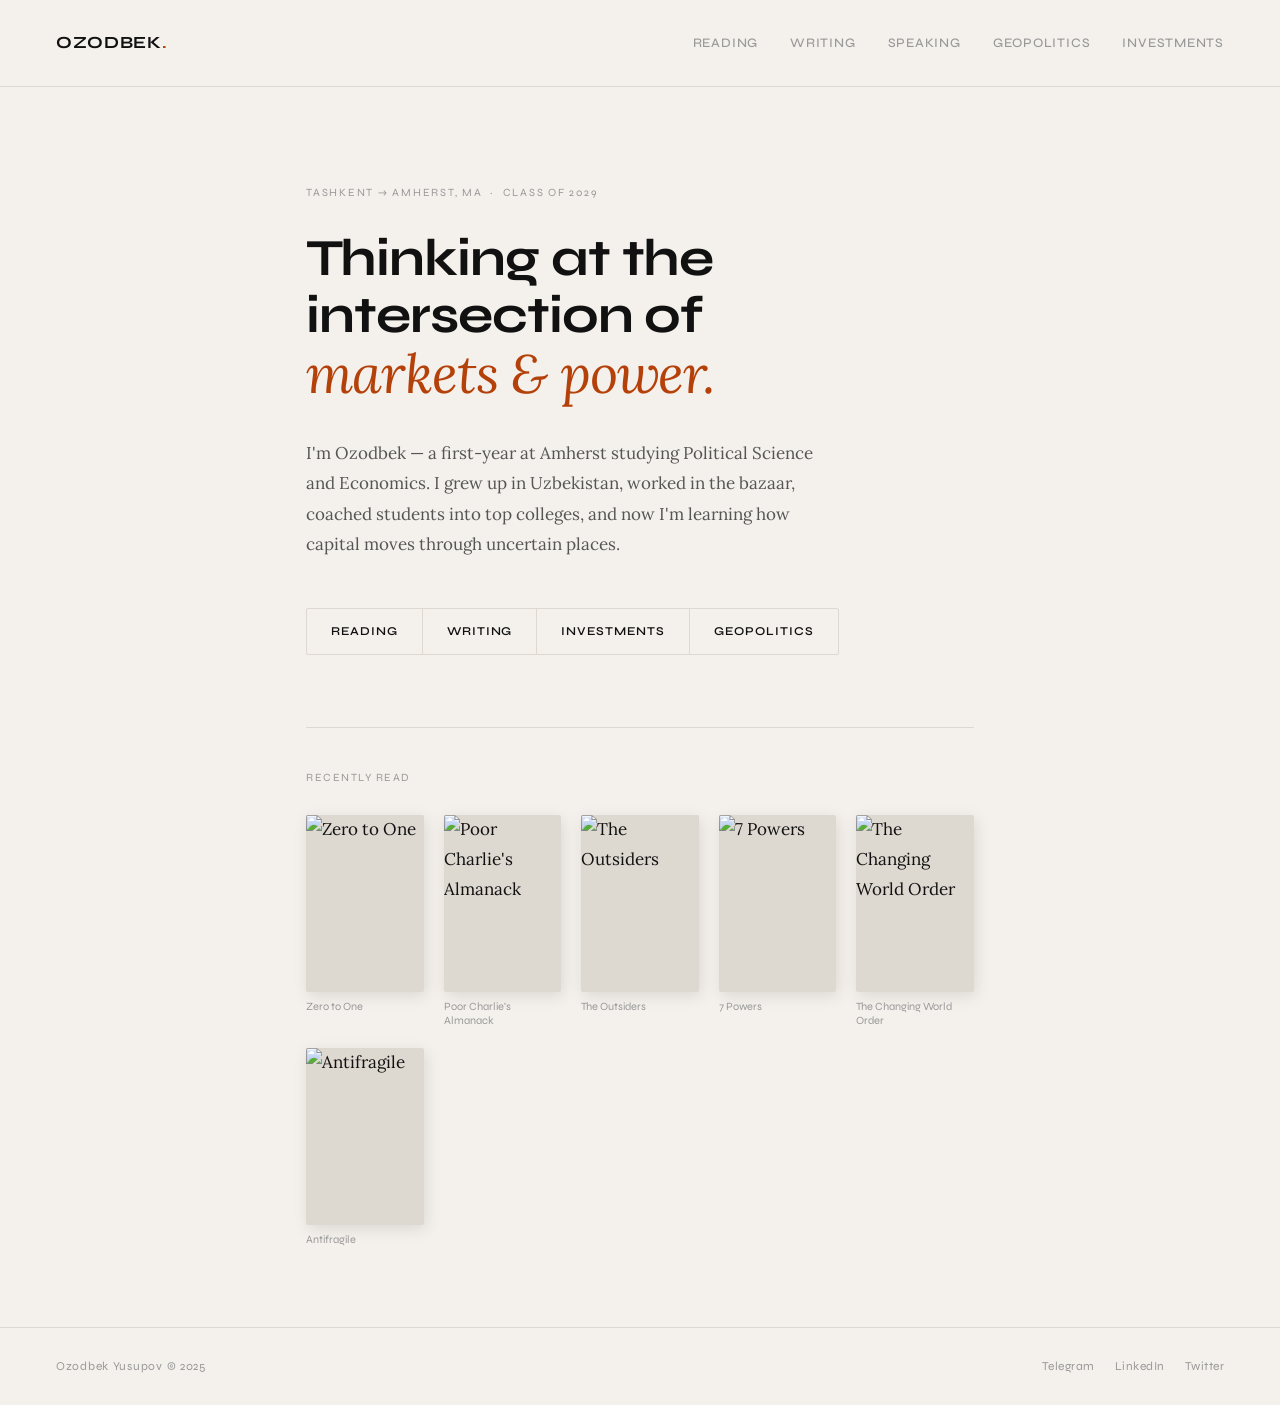
==== index.html @ 3f222ece "Add files via upload" ====
<!DOCTYPE html>
<html lang="en">
<head>
  <meta charset="UTF-8" />
  <meta name="viewport" content="width=device-width, initial-scale=1.0" />
  <title>Ozodbek Yusupov</title>
  <link href="https://fonts.googleapis.com/css2?family=Syne:wght@400;500;600;700&family=Lora:ital,wght@0,400;1,400&display=swap" rel="stylesheet" />
  <style>
    *, *::before, *::after { box-sizing: border-box; margin: 0; padding: 0; }

    :root {
      --bg: #f4f1ec;
      --text: #111;
      --muted: #999;
      --accent: #b5410a;
      --border: #ddd8d0;
    }

    html { scroll-behavior: smooth; }

    body {
      background: var(--bg);
      color: var(--text);
      font-family: 'Lora', Georgia, serif;
      font-size: 17px;
      line-height: 1.75;
    }

    /* HEADER */
    header {
      display: flex;
      align-items: center;
      justify-content: space-between;
      padding: 28px 56px;
      border-bottom: 1px solid var(--border);
      position: sticky;
      top: 0;
      background: var(--bg);
      z-index: 10;
    }

    .logo {
      font-family: 'Syne', sans-serif;
      font-weight: 700;
      font-size: 17px;
      letter-spacing: 0.04em;
      text-transform: uppercase;
      color: var(--text);
      cursor: pointer;
      text-decoration: none;
    }

    .logo span { color: var(--accent); }

    nav { display: flex; gap: 32px; align-items: center; }

    nav a {
      font-family: 'Syne', sans-serif;
      font-size: 13px;
      font-weight: 500;
      letter-spacing: 0.06em;
      text-transform: uppercase;
      color: var(--muted);
      text-decoration: none;
      transition: color 0.15s;
      cursor: pointer;
    }

    nav a:hover { color: var(--text); }
    nav a.active { color: var(--accent); }

    /* SECTIONS */
    section { display: none; }
    section.active { display: block; }

    /* HOME */
    .home-wrap {
      max-width: 780px;
      margin: 0 auto;
      padding: 96px 56px 80px;
    }

    .home-tag {
      font-family: 'Syne', sans-serif;
      font-size: 11px;
      letter-spacing: 0.16em;
      text-transform: uppercase;
      color: var(--muted);
      margin-bottom: 28px;
    }

    .home-headline {
      font-family: 'Syne', sans-serif;
      font-size: 52px;
      font-weight: 700;
      line-height: 1.1;
      letter-spacing: -0.02em;
      margin-bottom: 32px;
    }

    .home-headline em {
      font-family: 'Lora', serif;
      font-style: italic;
      font-weight: 400;
      color: var(--accent);
      font-size: 54px;
    }

    .home-bio {
      font-size: 17px;
      color: #555;
      max-width: 520px;
      margin-bottom: 48px;
      line-height: 1.8;
    }

    .home-actions {
      display: flex;
      gap: 0;
      border: 1px solid var(--border);
      border-radius: 2px;
      overflow: hidden;
      width: fit-content;
    }

    .home-actions a {
      font-family: 'Syne', sans-serif;
      font-size: 12px;
      font-weight: 600;
      letter-spacing: 0.08em;
      text-transform: uppercase;
      color: var(--text);
      text-decoration: none;
      padding: 12px 24px;
      border-right: 1px solid var(--border);
      transition: background 0.15s, color 0.15s;
      cursor: pointer;
    }

    .home-actions a:last-child { border-right: none; }
    .home-actions a:hover { background: var(--text); color: var(--bg); }

    .home-divider {
      border: none;
      border-top: 1px solid var(--border);
      margin: 72px 0 40px;
    }

    .home-sub {
      font-family: 'Syne', sans-serif;
      font-size: 11px;
      letter-spacing: 0.14em;
      text-transform: uppercase;
      color: var(--muted);
      margin-bottom: 28px;
    }

    /* BOOK GRID */
    .book-grid {
      display: grid;
      grid-template-columns: repeat(auto-fill, minmax(108px, 1fr));
      gap: 20px;
    }

    .book-card { cursor: pointer; text-decoration: none; color: inherit; }

    .book-cover {
      width: 100%;
      aspect-ratio: 2/3;
      object-fit: cover;
      border-radius: 2px;
      display: block;
      background: var(--border);
      box-shadow: 2px 4px 16px rgba(0,0,0,0.10);
      transition: transform 0.2s, box-shadow 0.2s;
    }

    .book-card:hover .book-cover {
      transform: translateY(-3px) rotate(-0.5deg);
      box-shadow: 4px 8px 24px rgba(0,0,0,0.14);
    }

    .book-title-sm {
      font-family: 'Syne', sans-serif;
      font-size: 11px;
      margin-top: 8px;
      line-height: 1.3;
      color: var(--muted);
    }

    /* PAGE HEADER */
    .page-wrap {
      max-width: 780px;
      margin: 0 auto;
      padding: 72px 56px 100px;
    }

    .page-header {
      display: flex;
      align-items: baseline;
      gap: 20px;
      margin-bottom: 56px;
      padding-bottom: 24px;
      border-bottom: 1px solid var(--border);
    }

    .page-title {
      font-family: 'Syne', sans-serif;
      font-size: 36px;
      font-weight: 700;
      letter-spacing: -0.02em;
    }

    .page-count {
      font-family: 'Syne', sans-serif;
      font-size: 12px;
      color: var(--muted);
      letter-spacing: 0.06em;
    }

    /* WRITING */
    .writing-list { display: flex; flex-direction: column; }

    .writing-row {
      display: grid;
      grid-template-columns: 1fr 120px;
      align-items: center;
      gap: 16px;
      padding: 22px 0;
      border-bottom: 1px solid var(--border);
      text-decoration: none;
      color: inherit;
      cursor: pointer;
    }

    .writing-row:hover .wr-title { color: var(--accent); }

    .wr-title {
      font-family: 'Lora', serif;
      font-size: 19px;
      line-height: 1.35;
      transition: color 0.15s;
    }

    .wr-tag {
      font-family: 'Syne', sans-serif;
      font-size: 10px;
      letter-spacing: 0.1em;
      text-transform: uppercase;
      color: var(--muted);
      margin-top: 5px;
    }

    .wr-date {
      font-family: 'Syne', sans-serif;
      font-size: 11px;
      color: var(--muted);
      text-align: right;
    }

    /* SPEAKING */
    .speaking-list { display: flex; flex-direction: column; gap: 48px; }

    .speaking-row {
      display: grid;
      grid-template-columns: 100px 1fr;
      gap: 32px;
    }

    .sp-year {
      font-family: 'Syne', sans-serif;
      font-size: 11px;
      letter-spacing: 0.1em;
      color: var(--muted);
      padding-top: 3px;
    }

    .sp-title {
      font-family: 'Syne', sans-serif;
      font-size: 18px;
      font-weight: 600;
      margin-bottom: 6px;
    }

    .sp-desc { font-size: 15px; color: #666; }

    /* GEOPOLITICS / INVESTMENTS */
    .topic-grid { display: flex; flex-direction: column; gap: 0; }

    .topic-row {
      padding: 32px 0;
      border-bottom: 1px solid var(--border);
    }

    .topic-row:first-child { border-top: 1px solid var(--border); }

    .tr-label {
      font-family: 'Syne', sans-serif;
      font-size: 10px;
      font-weight: 600;
      letter-spacing: 0.14em;
      text-transform: uppercase;
      color: var(--accent);
      margin-bottom: 8px;
    }

    .tr-title {
      font-family: 'Syne', sans-serif;
      font-size: 22px;
      font-weight: 700;
      letter-spacing: -0.01em;
      margin-bottom: 12px;
    }

    .tr-body {
      font-size: 16px;
      color: #555;
      max-width: 580px;
      line-height: 1.75;
    }

    /* FOOTER */
    footer {
      border-top: 1px solid var(--border);
      padding: 28px 56px;
      display: flex;
      justify-content: space-between;
      align-items: center;
    }

    .footer-name {
      font-family: 'Syne', sans-serif;
      font-size: 12px;
      letter-spacing: 0.06em;
      color: var(--muted);
    }

    .footer-links { display: flex; gap: 20px; }

    .footer-links a {
      font-family: 'Syne', sans-serif;
      font-size: 12px;
      color: var(--muted);
      text-decoration: none;
      letter-spacing: 0.04em;
      transition: color 0.15s;
    }

    .footer-links a:hover { color: var(--text); }

    /* MOBILE */
    @media (max-width: 640px) {
      header { padding: 20px 24px; flex-wrap: wrap; gap: 16px; }
      nav { gap: 16px; flex-wrap: wrap; }
      .home-wrap, .page-wrap { padding: 48px 24px 64px; }
      .home-headline { font-size: 36px; }
      .home-headline em { font-size: 38px; }
      .speaking-row { grid-template-columns: 1fr; gap: 4px; }
      footer { padding: 24px; flex-direction: column; gap: 12px; text-align: center; }
    }
  </style>
</head>
<body>

<header>
  <a class="logo" onclick="showSection('home')">Ozodbek<span>.</span></a>
  <nav>
    <a onclick="showSection('reading')"  id="nav-reading">Reading</a>
    <a onclick="showSection('writing')"  id="nav-writing">Writing</a>
    <a onclick="showSection('speaking')" id="nav-speaking">Speaking</a>
    <a onclick="showSection('geo')"      id="nav-geo">Geopolitics</a>
    <a onclick="showSection('invest')"   id="nav-invest">Investments</a>
  </nav>
</header>

<!-- HOME -->
<section id="home" class="active">
  <div class="home-wrap">
    <div class="home-tag">Tashkent → Amherst, MA &nbsp;·&nbsp; Class of 2029</div>
    <h1 class="home-headline">
      Thinking at the<br>
      intersection of<br>
      <em>markets &amp; power.</em>
    </h1>
    <p class="home-bio">
      I'm Ozodbek — a first-year at Amherst studying Political Science and Economics.
      I grew up in Uzbekistan, worked in the bazaar, coached students into top colleges,
      and now I'm learning how capital moves through uncertain places.
    </p>
    <div class="home-actions">
      <a onclick="showSection('reading')">Reading</a>
      <a onclick="showSection('writing')">Writing</a>
      <a onclick="showSection('invest')">Investments</a>
      <a onclick="showSection('geo')">Geopolitics</a>
    </div>
    <hr class="home-divider" />
    <div class="home-sub">Recently read</div>
    <div class="book-grid" id="home-books"></div>
  </div>
</section>

<!-- READING -->
<section id="reading">
  <div class="page-wrap">
    <div class="page-header">
      <div class="page-title">Reading</div>
      <div class="page-count" id="book-count"></div>
    </div>
    <div class="book-grid" id="reading-books"></div>
  </div>
</section>

<!-- WRITING -->
<section id="writing">
  <div class="page-wrap">
    <div class="page-header">
      <div class="page-title">Writing</div>
    </div>
    <div class="writing-list">
      <div class="writing-row">
        <div>
          <div class="wr-title">What the bazaar taught me about negotiation</div>
          <div class="wr-tag">Personal</div>
        </div>
        <div class="wr-date">Mar 2025</div>
      </div>
      <div class="writing-row">
        <div>
          <div class="wr-title">Why Central Asia is the next frontier for private capital</div>
          <div class="wr-tag">Investments</div>
        </div>
        <div class="wr-date">Feb 2025</div>
      </div>
      <div class="writing-row">
        <div>
          <div class="wr-title">On being an international student at an American college</div>
          <div class="wr-tag">Personal</div>
        </div>
        <div class="wr-date">Jan 2025</div>
      </div>
      <div class="writing-row">
        <div>
          <div class="wr-title">Political risk as an asset class</div>
          <div class="wr-tag">Geopolitics</div>
        </div>
        <div class="wr-date">Dec 2024</div>
      </div>
      <div class="writing-row">
        <div>
          <div class="wr-title">The compound effect: one year of consistent work</div>
          <div class="wr-tag">Personal</div>
        </div>
        <div class="wr-date">Nov 2024</div>
      </div>
    </div>
  </div>
</section>

<!-- SPEAKING -->
<section id="speaking">
  <div class="page-wrap">
    <div class="page-header">
      <div class="page-title">Speaking</div>
    </div>
    <div class="speaking-list">
      <div class="speaking-row">
        <div class="sp-year">Apr 2025</div>
        <div>
          <div class="sp-title">Global Culture Fair — Uzbekistan</div>
          <div class="sp-desc">Represented Uzbekistan at Amherst's annual culture fair. Organized the booth, prizes, and wrote a promotional post for 1,500+ Telegram subscribers.</div>
        </div>
      </div>
      <div class="speaking-row">
        <div class="sp-year">Mar 2025</div>
        <div>
          <div class="sp-title">Political Studies Debate</div>
          <div class="sp-desc">Argued the case for increased Western engagement in Central Asia. Judged by Amherst faculty.</div>
        </div>
      </div>
      <div class="speaking-row">
        <div class="sp-year">Jan 2025</div>
        <div>
          <div class="sp-title">College Admissions Talk — Tashkent</div>
          <div class="sp-desc">Spoke to high school students in Uzbekistan about navigating US admissions, financial aid, and life as an international student.</div>
        </div>
      </div>
    </div>
  </div>
</section>

<!-- GEOPOLITICS -->
<section id="geo">
  <div class="page-wrap">
    <div class="page-header">
      <div class="page-title">Geopolitics</div>
    </div>
    <div class="topic-grid">
      <div class="topic-row">
        <div class="tr-label">Focus Area</div>
        <div class="tr-title">Central Asia &amp; the New Silk Road</div>
        <div class="tr-body">The five Central Asian republics sit at the intersection of Russian, Chinese, and Western influence. I study how these competing pressures shape policy, trade routes, and investment climates across the region.</div>
      </div>
      <div class="topic-row">
        <div class="tr-label">Focus Area</div>
        <div class="tr-title">Political Risk Analysis</div>
        <div class="tr-body">How do investors price instability? I'm drawn to the tools — scenario analysis, regime mapping, sanctions tracking — that help capital allocators operate in frontier and emerging markets.</div>
      </div>
      <div class="topic-row">
        <div class="tr-label">Currently Reading</div>
        <div class="tr-title">The Changing World Order — Ray Dalio</div>
        <div class="tr-body">Dalio's framework for understanding how empires rise and fall through debt cycles and internal conflict. A useful lens for thinking about Uzbekistan's positioning in a multipolar world.</div>
      </div>
    </div>
  </div>
</section>

<!-- INVESTMENTS -->
<section id="invest">
  <div class="page-wrap">
    <div class="page-header">
      <div class="page-title">Investments</div>
    </div>
    <div class="topic-grid">
      <div class="topic-row">
        <div class="tr-label">Focus</div>
        <div class="tr-title">Emerging Market Equities</div>
        <div class="tr-body">I study businesses in markets where public information is thin and local knowledge matters. My interest is in companies with durable competitive advantages in fast-growing, under-researched regions.</div>
      </div>
      <div class="topic-row">
        <div class="tr-label">Framework</div>
        <div class="tr-title">Value Investing with a Geopolitical Lens</div>
        <div class="tr-body">Munger and Buffett's mental models applied to markets where political risk and currency volatility change the math. I'm learning to price what most analysts ignore.</div>
      </div>
      <div class="topic-row">
        <div class="tr-label">Currently Reading</div>
        <div class="tr-title">One Up on Wall Street — Peter Lynch</div>
        <div class="tr-body">Lynch's argument that individual investors spot consumer trends before professionals. I apply this to patterns I observe living between two very different economies.</div>
      </div>
    </div>
  </div>
</section>

<footer>
  <div class="footer-name">Ozodbek Yusupov &copy; 2025</div>
  <div class="footer-links">
    <a href="#">Telegram</a>
    <a href="#">LinkedIn</a>
    <a href="#">Twitter</a>
  </div>
</footer>

<script>
  const books = [
    { title: "Zero to One", cover: "https://m.media-amazon.com/images/I/51zGCdRQXOL._AC_UF894,1000_QL80_.jpg" },
    { title: "Poor Charlie's Almanack", cover: "https://m.media-amazon.com/images/I/81vgkcr86iL._AC_UF1000,1000_QL80_.jpg" },
    { title: "The Outsiders", cover: "https://m.media-amazon.com/images/I/61Cth988JcL._AC_UF1000,1000_QL80_.jpg" },
    { title: "7 Powers", cover: "https://m.media-amazon.com/images/I/61ZScoZzPLL._AC_UF1000,1000_QL80_.jpg" },
    { title: "The Changing World Order", cover: "https://m.media-amazon.com/images/I/41c7pa262UL._SX327_BO1,204,203,200_.jpg" },
    { title: "Antifragile", cover: "https://m.media-amazon.com/images/I/61cmwTmON3L._AC_UF1000,1000_QL80_.jpg" },
    { title: "One Up on Wall Street", cover: "https://m.media-amazon.com/images/I/71Ku4UmSM3L._AC_UF1000,1000_QL80_.jpg" },
    { title: "Ego is the Enemy", cover: "https://m.media-amazon.com/images/I/41ET8OFVFCL.jpg" },
    { title: "Almanack of Naval Ravikant", cover: "https://images-na.ssl-images-amazon.com/images/S/compressed.photo.goodreads.com/books/1598011736i/54898389.jpg" },
    { title: "Common Stocks & Uncommon Profits", cover: "https://m.media-amazon.com/images/I/61tzuAYGKqL._AC_UF1000,1000_QL80_.jpg" },
    { title: "Chip War", cover: "https://m.media-amazon.com/images/I/71hMs9v7P6L._AC_UF1000,1000_QL80_.jpg" },
    { title: "The Lessons of History", cover: "https://m.media-amazon.com/images/I/61hTpG9gLFL._AC_UF1000,1000_QL80_DpWeblab_.jpg" },
  ];

  function renderBooks(id, count) {
    const list = count ? books.slice(0, count) : books;
    document.getElementById(id).innerHTML = list.map(b => `
      <a class="book-card" href="#">
        <img class="book-cover" src="${b.cover}" alt="${b.title}" loading="lazy" />
        <div class="book-title-sm">${b.title}</div>
      </a>
    `).join('');
  }

  renderBooks('home-books', 6);
  renderBooks('reading-books');
  document.getElementById('book-count').textContent = books.length + ' books';

  function showSection(id) {
    document.querySelectorAll('section').forEach(s => s.classList.remove('active'));
    document.querySelectorAll('nav a').forEach(a => a.classList.remove('active'));
    document.getElementById(id).classList.add('active');
    const nav = document.getElementById('nav-' + id);
    if (nav) nav.classList.add('active');
    window.scrollTo(0, 0);
  }
</script>

</body>
</html>
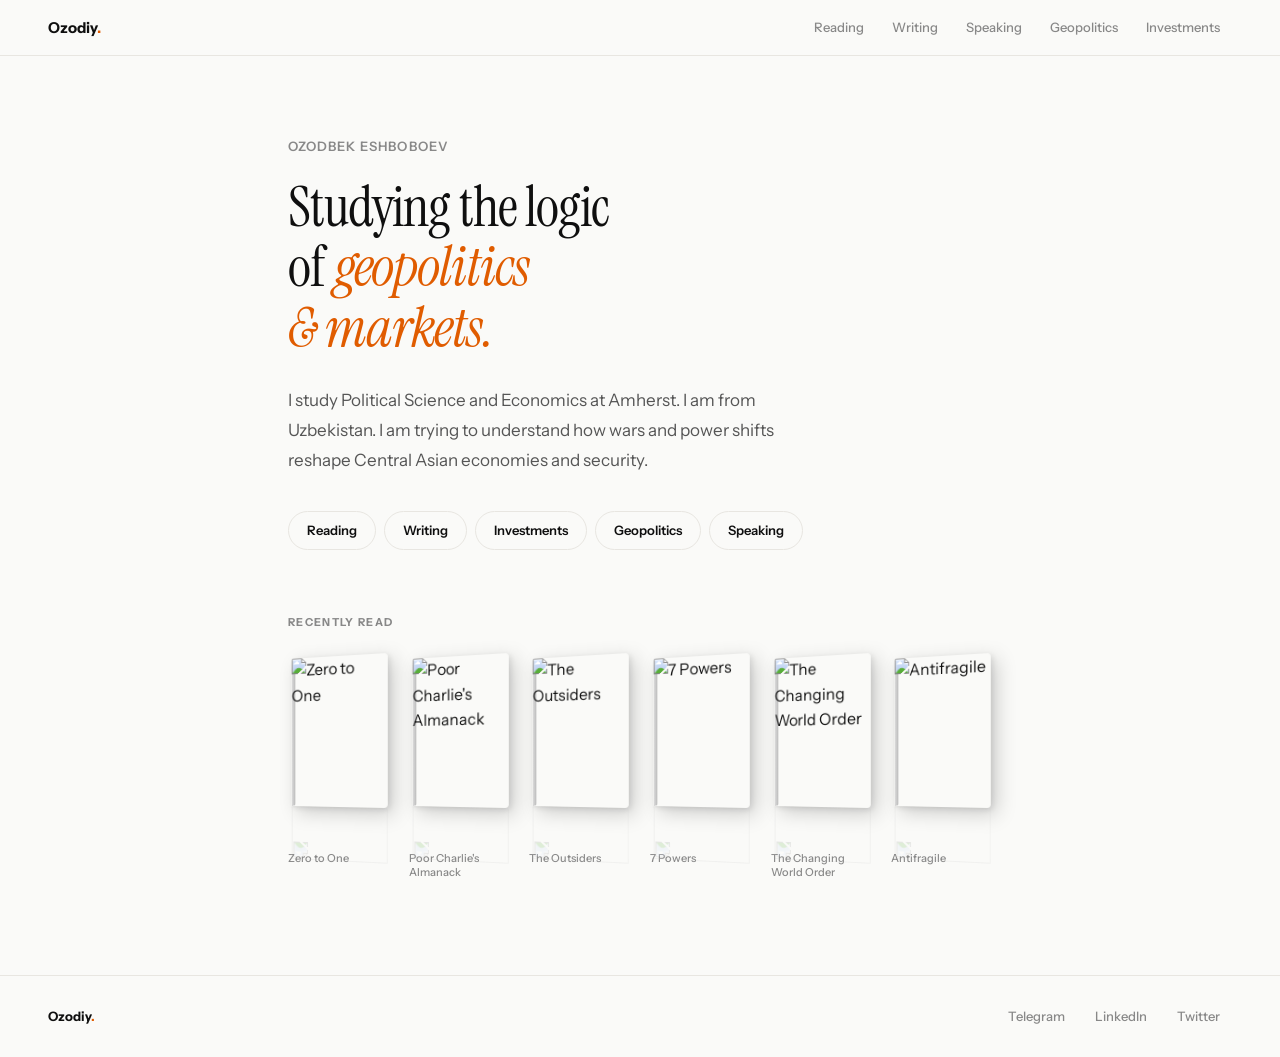
==== commit fae54304: "Update index.html" ====
--- a/index.html
+++ b/index.html
@@ -3,367 +3,285 @@
 <head>
   <meta charset="UTF-8" />
   <meta name="viewport" content="width=device-width, initial-scale=1.0" />
-  <title>Ozodbek Yusupov</title>
-  <link href="https://fonts.googleapis.com/css2?family=Syne:wght@400;500;600;700&family=Lora:ital,wght@0,400;1,400&display=swap" rel="stylesheet" />
+  <title>Ozodiy</title>
+  <link href="https://fonts.googleapis.com/css2?family=Instrument+Sans:ital,wght@0,400;0,500;0,600;0,700;1,400&family=Instrument+Serif:ital@0;1&display=swap" rel="stylesheet" />
   <style>
     *, *::before, *::after { box-sizing: border-box; margin: 0; padding: 0; }
 
     :root {
-      --bg: #f4f1ec;
-      --text: #111;
-      --muted: #999;
-      --accent: #b5410a;
-      --border: #ddd8d0;
-    }
-
-    html { scroll-behavior: smooth; }
+      --bg: #fafaf8;
+      --text: #0f0f0f;
+      --muted: #888;
+      --orange: #e05c00;
+      --border: #e8e6e1;
+    }
 
     body {
       background: var(--bg);
       color: var(--text);
-      font-family: 'Lora', Georgia, serif;
-      font-size: 17px;
-      line-height: 1.75;
-    }
-
-    /* HEADER */
+      font-family: 'Instrument Sans', sans-serif;
+      font-size: 16px;
+      line-height: 1.6;
+      -webkit-font-smoothing: antialiased;
+    }
+
+    a { text-decoration: none; color: inherit; }
+
     header {
       display: flex;
       align-items: center;
       justify-content: space-between;
-      padding: 28px 56px;
+      padding: 0 48px;
+      height: 56px;
       border-bottom: 1px solid var(--border);
       position: sticky;
       top: 0;
       background: var(--bg);
-      z-index: 10;
+      z-index: 100;
     }
 
     .logo {
-      font-family: 'Syne', sans-serif;
+      font-size: 15px;
       font-weight: 700;
-      font-size: 17px;
-      letter-spacing: 0.04em;
-      text-transform: uppercase;
+      cursor: pointer;
       color: var(--text);
-      cursor: pointer;
-      text-decoration: none;
-    }
-
-    .logo span { color: var(--accent); }
-
-    nav { display: flex; gap: 32px; align-items: center; }
+    }
+
+    .logo span { color: var(--orange); }
+
+    nav { display: flex; align-items: center; gap: 4px; }
 
     nav a {
-      font-family: 'Syne', sans-serif;
       font-size: 13px;
       font-weight: 500;
-      letter-spacing: 0.06em;
+      color: var(--muted);
+      padding: 6px 12px;
+      border-radius: 6px;
+      transition: color 0.15s, background 0.15s;
+      cursor: pointer;
+    }
+
+    nav a:hover { color: var(--text); background: #f0ede8; }
+    nav a.active { color: var(--orange); }
+
+    section { display: none; }
+    section.active { display: block; }
+
+    .wrap {
+      max-width: 800px;
+      margin: 0 auto;
+      padding: 64px 48px 96px;
+    }
+
+    .home-hero { padding-top: 16px; margin-bottom: 64px; }
+
+    .home-name {
+      font-size: 13px;
+      font-weight: 600;
+      letter-spacing: 0.08em;
       text-transform: uppercase;
       color: var(--muted);
-      text-decoration: none;
-      transition: color 0.15s;
-      cursor: pointer;
-    }
-
-    nav a:hover { color: var(--text); }
-    nav a.active { color: var(--accent); }
-
-    /* SECTIONS */
-    section { display: none; }
-    section.active { display: block; }
-
-    /* HOME */
-    .home-wrap {
-      max-width: 780px;
-      margin: 0 auto;
-      padding: 96px 56px 80px;
-    }
-
-    .home-tag {
-      font-family: 'Syne', sans-serif;
-      font-size: 11px;
-      letter-spacing: 0.16em;
-      text-transform: uppercase;
-      color: var(--muted);
+      margin-bottom: 20px;
+    }
+
+    .home-h1 {
+      font-family: 'Instrument Serif', serif;
+      font-size: 56px;
+      font-weight: 400;
+      line-height: 1.08;
+      letter-spacing: -0.02em;
       margin-bottom: 28px;
     }
 
-    .home-headline {
-      font-family: 'Syne', sans-serif;
-      font-size: 52px;
-      font-weight: 700;
-      line-height: 1.1;
-      letter-spacing: -0.02em;
-      margin-bottom: 32px;
-    }
-
-    .home-headline em {
-      font-family: 'Lora', serif;
-      font-style: italic;
-      font-weight: 400;
-      color: var(--accent);
-      font-size: 54px;
-    }
+    .home-h1 .orange { font-style: italic; color: var(--orange); }
 
     .home-bio {
       font-size: 17px;
       color: #555;
-      max-width: 520px;
-      margin-bottom: 48px;
-      line-height: 1.8;
-    }
-
-    .home-actions {
-      display: flex;
-      gap: 0;
-      border: 1px solid var(--border);
-      border-radius: 2px;
-      overflow: hidden;
-      width: fit-content;
-    }
-
-    .home-actions a {
-      font-family: 'Syne', sans-serif;
-      font-size: 12px;
+      max-width: 500px;
+      line-height: 1.75;
+      margin-bottom: 36px;
+    }
+
+    .home-nav-pills { display: flex; flex-wrap: wrap; gap: 8px; }
+
+    .pill {
+      font-size: 13px;
       font-weight: 600;
-      letter-spacing: 0.08em;
-      text-transform: uppercase;
+      padding: 8px 18px;
+      border-radius: 100px;
+      border: 1.5px solid var(--border);
       color: var(--text);
-      text-decoration: none;
-      padding: 12px 24px;
-      border-right: 1px solid var(--border);
-      transition: background 0.15s, color 0.15s;
       cursor: pointer;
-    }
-
-    .home-actions a:last-child { border-right: none; }
-    .home-actions a:hover { background: var(--text); color: var(--bg); }
-
-    .home-divider {
-      border: none;
-      border-top: 1px solid var(--border);
-      margin: 72px 0 40px;
-    }
-
-    .home-sub {
-      font-family: 'Syne', sans-serif;
+      transition: border-color 0.15s, color 0.15s;
+    }
+
+    .pill:hover { border-color: var(--orange); color: var(--orange); }
+
+    .section-label {
       font-size: 11px;
-      letter-spacing: 0.14em;
+      font-weight: 700;
+      letter-spacing: 0.12em;
       text-transform: uppercase;
       color: var(--muted);
-      margin-bottom: 28px;
-    }
-
-    /* BOOK GRID */
+      margin-bottom: 24px;
+    }
+
     .book-grid {
       display: grid;
-      grid-template-columns: repeat(auto-fill, minmax(108px, 1fr));
-      gap: 20px;
-    }
-
-    .book-card { cursor: pointer; text-decoration: none; color: inherit; }
-
-    .book-cover {
+      grid-template-columns: repeat(auto-fill, minmax(100px, 1fr));
+      gap: 28px 20px;
+    }
+
+    .book-scene { perspective: 600px; }
+
+    .book-3d {
+      position: relative;
       width: 100%;
       aspect-ratio: 2/3;
-      object-fit: cover;
-      border-radius: 2px;
-      display: block;
-      background: var(--border);
-      box-shadow: 2px 4px 16px rgba(0,0,0,0.10);
-      transition: transform 0.2s, box-shadow 0.2s;
-    }
-
-    .book-card:hover .book-cover {
-      transform: translateY(-3px) rotate(-0.5deg);
-      box-shadow: 4px 8px 24px rgba(0,0,0,0.14);
-    }
+      transform-style: preserve-3d;
+      transform: rotateY(-18deg);
+      transition: transform 0.35s ease;
+      cursor: pointer;
+    }
+
+    .book-scene:hover .book-3d { transform: rotateY(-4deg) translateY(-4px); }
+
+    .book-face {
+      position: absolute;
+      inset: 0;
+      border-radius: 2px 4px 4px 2px;
+      overflow: hidden;
+      box-shadow: 6px 6px 20px rgba(0,0,0,0.18), 2px 2px 6px rgba(0,0,0,0.10);
+    }
+
+    .book-face img { width: 100%; height: 100%; object-fit: cover; display: block; }
+
+    .book-spine {
+      position: absolute;
+      top: 0;
+      left: -10px;
+      width: 10px;
+      height: 100%;
+      background: linear-gradient(to right, #bbb, #ddd);
+      transform: rotateY(-90deg);
+      transform-origin: right center;
+      border-radius: 2px 0 0 2px;
+    }
+
+    .book-reflection {
+      position: absolute;
+      bottom: -36%;
+      left: 0;
+      width: 100%;
+      height: 36%;
+      overflow: hidden;
+      transform: scaleY(-1);
+      opacity: 0.18;
+      pointer-events: none;
+    }
+
+    .book-reflection img { width: 100%; height: 100%; object-fit: cover; display: block; }
 
     .book-title-sm {
-      font-family: 'Syne', sans-serif;
       font-size: 11px;
-      margin-top: 8px;
+      font-weight: 500;
+      margin-top: 44px;
       line-height: 1.3;
       color: var(--muted);
     }
 
-    /* PAGE HEADER */
-    .page-wrap {
-      max-width: 780px;
-      margin: 0 auto;
-      padding: 72px 56px 100px;
-    }
-
-    .page-header {
+    .page-hd {
+      margin-bottom: 48px;
+      padding-bottom: 20px;
+      border-bottom: 1px solid var(--border);
       display: flex;
       align-items: baseline;
-      gap: 20px;
-      margin-bottom: 56px;
-      padding-bottom: 24px;
-      border-bottom: 1px solid var(--border);
-    }
-
-    .page-title {
-      font-family: 'Syne', sans-serif;
-      font-size: 36px;
-      font-weight: 700;
+      gap: 16px;
+    }
+
+    .page-hd h1 {
+      font-family: 'Instrument Serif', serif;
+      font-size: 40px;
+      font-weight: 400;
       letter-spacing: -0.02em;
     }
 
-    .page-count {
-      font-family: 'Syne', sans-serif;
-      font-size: 12px;
-      color: var(--muted);
-      letter-spacing: 0.06em;
-    }
-
-    /* WRITING */
+    .page-hd .count { font-size: 12px; color: var(--muted); font-weight: 500; }
+
     .writing-list { display: flex; flex-direction: column; }
 
-    .writing-row {
+    .writing-item {
       display: grid;
-      grid-template-columns: 1fr 120px;
+      grid-template-columns: 1fr auto;
       align-items: center;
       gap: 16px;
-      padding: 22px 0;
+      padding: 20px 0;
       border-bottom: 1px solid var(--border);
-      text-decoration: none;
-      color: inherit;
       cursor: pointer;
     }
 
-    .writing-row:hover .wr-title { color: var(--accent); }
-
-    .wr-title {
-      font-family: 'Lora', serif;
-      font-size: 19px;
-      line-height: 1.35;
-      transition: color 0.15s;
-    }
-
-    .wr-tag {
-      font-family: 'Syne', sans-serif;
-      font-size: 10px;
-      letter-spacing: 0.1em;
-      text-transform: uppercase;
-      color: var(--muted);
-      margin-top: 5px;
-    }
-
-    .wr-date {
-      font-family: 'Syne', sans-serif;
-      font-size: 11px;
-      color: var(--muted);
-      text-align: right;
-    }
-
-    /* SPEAKING */
-    .speaking-list { display: flex; flex-direction: column; gap: 48px; }
-
-    .speaking-row {
-      display: grid;
-      grid-template-columns: 100px 1fr;
-      gap: 32px;
-    }
-
-    .sp-year {
-      font-family: 'Syne', sans-serif;
-      font-size: 11px;
-      letter-spacing: 0.1em;
-      color: var(--muted);
-      padding-top: 3px;
-    }
-
-    .sp-title {
-      font-family: 'Syne', sans-serif;
-      font-size: 18px;
-      font-weight: 600;
-      margin-bottom: 6px;
-    }
-
-    .sp-desc { font-size: 15px; color: #666; }
-
-    /* GEOPOLITICS / INVESTMENTS */
-    .topic-grid { display: flex; flex-direction: column; gap: 0; }
-
-    .topic-row {
-      padding: 32px 0;
-      border-bottom: 1px solid var(--border);
-    }
-
-    .topic-row:first-child { border-top: 1px solid var(--border); }
-
-    .tr-label {
-      font-family: 'Syne', sans-serif;
-      font-size: 10px;
-      font-weight: 600;
-      letter-spacing: 0.14em;
-      text-transform: uppercase;
-      color: var(--accent);
-      margin-bottom: 8px;
-    }
-
-    .tr-title {
-      font-family: 'Syne', sans-serif;
-      font-size: 22px;
-      font-weight: 700;
-      letter-spacing: -0.01em;
-      margin-bottom: 12px;
-    }
-
-    .tr-body {
-      font-size: 16px;
-      color: #555;
-      max-width: 580px;
-      line-height: 1.75;
-    }
-
-    /* FOOTER */
+    .writing-item:first-child { border-top: 1px solid var(--border); }
+    .writing-item:hover .wi-title { color: var(--orange); }
+
+    .wi-title { font-size: 17px; font-weight: 500; line-height: 1.35; transition: color 0.15s; }
+    .wi-tag { display: inline-block; font-size: 10px; font-weight: 700; letter-spacing: 0.1em; text-transform: uppercase; color: var(--muted); margin-top: 4px; }
+    .wi-date { font-size: 12px; color: var(--muted); font-weight: 500; white-space: nowrap; }
+
+    .speaking-list { display: flex; flex-direction: column; gap: 40px; }
+
+    .speaking-item { display: grid; grid-template-columns: 90px 1fr; gap: 24px; }
+
+    .si-date { font-size: 12px; font-weight: 600; color: var(--muted); letter-spacing: 0.04em; padding-top: 2px; }
+    .si-title { font-size: 18px; font-weight: 600; margin-bottom: 6px; }
+    .si-desc { font-size: 15px; color: #666; line-height: 1.65; }
+
+    .topic-list { display: flex; flex-direction: column; }
+
+    .topic-item { padding: 32px 0; border-bottom: 1px solid var(--border); }
+    .topic-item:first-child { border-top: 1px solid var(--border); }
+
+    .ti-label { font-size: 10px; font-weight: 700; letter-spacing: 0.12em; text-transform: uppercase; color: var(--orange); margin-bottom: 8px; }
+    .ti-title { font-family: 'Instrument Serif', serif; font-size: 24px; font-weight: 400; margin-bottom: 12px; letter-spacing: -0.01em; }
+    .ti-body { font-size: 15px; color: #555; max-width: 560px; line-height: 1.75; }
+
     footer {
       border-top: 1px solid var(--border);
-      padding: 28px 56px;
+      padding: 24px 48px;
       display: flex;
       justify-content: space-between;
       align-items: center;
     }
 
-    .footer-name {
-      font-family: 'Syne', sans-serif;
-      font-size: 12px;
-      letter-spacing: 0.06em;
+    .footer-brand { font-size: 13px; font-weight: 700; color: var(--text); }
+    .footer-brand span { color: var(--orange); }
+
+    .footer-links { display: flex; gap: 6px; }
+
+    .footer-links a {
+      font-size: 13px;
+      font-weight: 500;
       color: var(--muted);
-    }
-
-    .footer-links { display: flex; gap: 20px; }
-
-    .footer-links a {
-      font-family: 'Syne', sans-serif;
-      font-size: 12px;
-      color: var(--muted);
-      text-decoration: none;
-      letter-spacing: 0.04em;
-      transition: color 0.15s;
-    }
-
-    .footer-links a:hover { color: var(--text); }
-
-    /* MOBILE */
+      padding: 6px 12px;
+      border-radius: 6px;
+      transition: color 0.15s, background 0.15s;
+    }
+
+    .footer-links a:hover { color: var(--text); background: #f0ede8; }
+
     @media (max-width: 640px) {
-      header { padding: 20px 24px; flex-wrap: wrap; gap: 16px; }
-      nav { gap: 16px; flex-wrap: wrap; }
-      .home-wrap, .page-wrap { padding: 48px 24px 64px; }
-      .home-headline { font-size: 36px; }
-      .home-headline em { font-size: 38px; }
-      .speaking-row { grid-template-columns: 1fr; gap: 4px; }
-      footer { padding: 24px; flex-direction: column; gap: 12px; text-align: center; }
+      header { padding: 0 20px; }
+      .wrap { padding: 40px 20px 64px; }
+      .home-h1 { font-size: 38px; }
+      .speaking-item { grid-template-columns: 1fr; gap: 4px; }
+      footer { padding: 20px; flex-direction: column; gap: 12px; }
     }
   </style>
 </head>
 <body>
 
 <header>
-  <a class="logo" onclick="showSection('home')">Ozodbek<span>.</span></a>
+  <div class="logo" onclick="showSection('home')">Ozodiy<span>.</span></div>
   <nav>
     <a onclick="showSection('reading')"  id="nav-reading">Reading</a>
     <a onclick="showSection('writing')"  id="nav-writing">Writing</a>
@@ -375,36 +293,37 @@
 
 <!-- HOME -->
 <section id="home" class="active">
-  <div class="home-wrap">
-    <div class="home-tag">Tashkent → Amherst, MA &nbsp;·&nbsp; Class of 2029</div>
-    <h1 class="home-headline">
-      Thinking at the<br>
-      intersection of<br>
-      <em>markets &amp; power.</em>
-    </h1>
-    <p class="home-bio">
-      I'm Ozodbek — a first-year at Amherst studying Political Science and Economics.
-      I grew up in Uzbekistan, worked in the bazaar, coached students into top colleges,
-      and now I'm learning how capital moves through uncertain places.
-    </p>
-    <div class="home-actions">
-      <a onclick="showSection('reading')">Reading</a>
-      <a onclick="showSection('writing')">Writing</a>
-      <a onclick="showSection('invest')">Investments</a>
-      <a onclick="showSection('geo')">Geopolitics</a>
+  <div class="wrap">
+    <div class="home-hero">
+      <div class="home-name">Ozodbek Eshboboev</div>
+      <h1 class="home-h1">
+        Studying the logic<br>
+        of <span class="orange">geopolitics<br>
+        &amp; markets.</span>
+      </h1>
+      <p class="home-bio">
+        I study Political Science and Economics at Amherst. I am from Uzbekistan. I am trying to understand how wars and power shifts reshape Central Asian economies and security.
+      </p>
+      <div class="home-nav-pills">
+        <div class="pill" onclick="showSection('reading')">Reading</div>
+        <div class="pill" onclick="showSection('writing')">Writing</div>
+        <div class="pill" onclick="showSection('invest')">Investments</div>
+        <div class="pill" onclick="showSection('geo')">Geopolitics</div>
+        <div class="pill" onclick="showSection('speaking')">Speaking</div>
+      </div>
     </div>
-    <hr class="home-divider" />
-    <div class="home-sub">Recently read</div>
+
+    <div class="section-label">Recently read</div>
     <div class="book-grid" id="home-books"></div>
   </div>
 </section>
 
 <!-- READING -->
 <section id="reading">
-  <div class="page-wrap">
-    <div class="page-header">
-      <div class="page-title">Reading</div>
-      <div class="page-count" id="book-count"></div>
+  <div class="wrap">
+    <div class="page-hd">
+      <h1>Reading</h1>
+      <span class="count" id="book-count"></span>
     </div>
     <div class="book-grid" id="reading-books"></div>
   </div>
@@ -412,45 +331,43 @@
 
 <!-- WRITING -->
 <section id="writing">
-  <div class="page-wrap">
-    <div class="page-header">
-      <div class="page-title">Writing</div>
-    </div>
+  <div class="wrap">
+    <div class="page-hd"><h1>Writing</h1></div>
     <div class="writing-list">
-      <div class="writing-row">
-        <div>
-          <div class="wr-title">What the bazaar taught me about negotiation</div>
-          <div class="wr-tag">Personal</div>
-        </div>
-        <div class="wr-date">Mar 2025</div>
-      </div>
-      <div class="writing-row">
-        <div>
-          <div class="wr-title">Why Central Asia is the next frontier for private capital</div>
-          <div class="wr-tag">Investments</div>
-        </div>
-        <div class="wr-date">Feb 2025</div>
-      </div>
-      <div class="writing-row">
-        <div>
-          <div class="wr-title">On being an international student at an American college</div>
-          <div class="wr-tag">Personal</div>
-        </div>
-        <div class="wr-date">Jan 2025</div>
-      </div>
-      <div class="writing-row">
-        <div>
-          <div class="wr-title">Political risk as an asset class</div>
-          <div class="wr-tag">Geopolitics</div>
-        </div>
-        <div class="wr-date">Dec 2024</div>
-      </div>
-      <div class="writing-row">
-        <div>
-          <div class="wr-title">The compound effect: one year of consistent work</div>
-          <div class="wr-tag">Personal</div>
-        </div>
-        <div class="wr-date">Nov 2024</div>
+      <div class="writing-item">
+        <div>
+          <div class="wi-title">What the bazaar taught me about negotiation</div>
+          <div class="wi-tag">Personal</div>
+        </div>
+        <div class="wi-date">Mar 2025</div>
+      </div>
+      <div class="writing-item">
+        <div>
+          <div class="wi-title">Why Central Asia is the next frontier for private capital</div>
+          <div class="wi-tag">Investments</div>
+        </div>
+        <div class="wi-date">Feb 2025</div>
+      </div>
+      <div class="writing-item">
+        <div>
+          <div class="wi-title">On being an international student at an American college</div>
+          <div class="wi-tag">Personal</div>
+        </div>
+        <div class="wi-date">Jan 2025</div>
+      </div>
+      <div class="writing-item">
+        <div>
+          <div class="wi-title">Political risk as an asset class</div>
+          <div class="wi-tag">Geopolitics</div>
+        </div>
+        <div class="wi-date">Dec 2024</div>
+      </div>
+      <div class="writing-item">
+        <div>
+          <div class="wi-title">The compound effect: one year of consistent work</div>
+          <div class="wi-tag">Personal</div>
+        </div>
+        <div class="wi-date">Nov 2024</div>
       </div>
     </div>
   </div>
@@ -458,30 +375,28 @@
 
 <!-- SPEAKING -->
 <section id="speaking">
-  <div class="page-wrap">
-    <div class="page-header">
-      <div class="page-title">Speaking</div>
-    </div>
+  <div class="wrap">
+    <div class="page-hd"><h1>Speaking</h1></div>
     <div class="speaking-list">
-      <div class="speaking-row">
-        <div class="sp-year">Apr 2025</div>
-        <div>
-          <div class="sp-title">Global Culture Fair — Uzbekistan</div>
-          <div class="sp-desc">Represented Uzbekistan at Amherst's annual culture fair. Organized the booth, prizes, and wrote a promotional post for 1,500+ Telegram subscribers.</div>
-        </div>
-      </div>
-      <div class="speaking-row">
-        <div class="sp-year">Mar 2025</div>
-        <div>
-          <div class="sp-title">Political Studies Debate</div>
-          <div class="sp-desc">Argued the case for increased Western engagement in Central Asia. Judged by Amherst faculty.</div>
-        </div>
-      </div>
-      <div class="speaking-row">
-        <div class="sp-year">Jan 2025</div>
-        <div>
-          <div class="sp-title">College Admissions Talk — Tashkent</div>
-          <div class="sp-desc">Spoke to high school students in Uzbekistan about navigating US admissions, financial aid, and life as an international student.</div>
+      <div class="speaking-item">
+        <div class="si-date">Apr 2025</div>
+        <div>
+          <div class="si-title">Global Culture Fair — Uzbekistan</div>
+          <div class="si-desc">Represented Uzbekistan at Amherst's annual culture fair. Organized the booth, prizes, and wrote a promotional post for 1,500+ Telegram subscribers.</div>
+        </div>
+      </div>
+      <div class="speaking-item">
+        <div class="si-date">Mar 2025</div>
+        <div>
+          <div class="si-title">Political Studies Debate</div>
+          <div class="si-desc">Argued the case for increased Western engagement in Central Asia. Judged by Amherst faculty.</div>
+        </div>
+      </div>
+      <div class="speaking-item">
+        <div class="si-date">Jan 2025</div>
+        <div>
+          <div class="si-title">College Admissions Talk — Tashkent</div>
+          <div class="si-desc">Spoke to high school students in Uzbekistan about navigating US admissions, financial aid, and life as an international student.</div>
         </div>
       </div>
     </div>
@@ -490,25 +405,23 @@
 
 <!-- GEOPOLITICS -->
 <section id="geo">
-  <div class="page-wrap">
-    <div class="page-header">
-      <div class="page-title">Geopolitics</div>
-    </div>
-    <div class="topic-grid">
-      <div class="topic-row">
-        <div class="tr-label">Focus Area</div>
-        <div class="tr-title">Central Asia &amp; the New Silk Road</div>
-        <div class="tr-body">The five Central Asian republics sit at the intersection of Russian, Chinese, and Western influence. I study how these competing pressures shape policy, trade routes, and investment climates across the region.</div>
-      </div>
-      <div class="topic-row">
-        <div class="tr-label">Focus Area</div>
-        <div class="tr-title">Political Risk Analysis</div>
-        <div class="tr-body">How do investors price instability? I'm drawn to the tools — scenario analysis, regime mapping, sanctions tracking — that help capital allocators operate in frontier and emerging markets.</div>
-      </div>
-      <div class="topic-row">
-        <div class="tr-label">Currently Reading</div>
-        <div class="tr-title">The Changing World Order — Ray Dalio</div>
-        <div class="tr-body">Dalio's framework for understanding how empires rise and fall through debt cycles and internal conflict. A useful lens for thinking about Uzbekistan's positioning in a multipolar world.</div>
+  <div class="wrap">
+    <div class="page-hd"><h1>Geopolitics</h1></div>
+    <div class="topic-list">
+      <div class="topic-item">
+        <div class="ti-label">Focus Area</div>
+        <div class="ti-title">Central Asia &amp; Competing Powers</div>
+        <div class="ti-body">The five Central Asian republics sit at the intersection of Russian, Chinese, and Western influence. I study how these competing pressures shape policy, trade routes, and investment climates across the region.</div>
+      </div>
+      <div class="topic-item">
+        <div class="ti-label">Focus Area</div>
+        <div class="ti-title">Political Risk Analysis</div>
+        <div class="ti-body">How do investors price instability? I am drawn to the tools like scenario analysis, regime mapping, and sanctions tracking that help capital allocators operate in frontier and emerging markets.</div>
+      </div>
+      <div class="topic-item">
+        <div class="ti-label">Currently Reading</div>
+        <div class="ti-title">The Changing World Order — Ray Dalio</div>
+        <div class="ti-body">Dalio's framework for understanding how empires rise and fall through debt cycles and internal conflict. A useful lens for thinking about Uzbekistan's positioning in a multipolar world.</div>
       </div>
     </div>
   </div>
@@ -516,36 +429,34 @@
 
 <!-- INVESTMENTS -->
 <section id="invest">
-  <div class="page-wrap">
-    <div class="page-header">
-      <div class="page-title">Investments</div>
+  <div class="wrap">
+    <div class="page-hd"><h1>Investments</h1></div>
+    <div class="topic-list">
+      <div class="topic-item">
+        <div class="ti-label">Focus</div>
+        <div class="ti-title">Emerging Market Equities</div>
+        <div class="ti-body">I study businesses in markets where public information is thin and local knowledge matters. My interest is in companies with durable competitive advantages in fast-growing, under-researched regions.</div>
+      </div>
+      <div class="topic-item">
+        <div class="ti-label">Framework</div>
+        <div class="ti-title">Value Investing with a Geopolitical Lens</div>
+        <div class="ti-body">Munger and Buffett's mental models applied to markets where political risk and currency volatility change the math. I am learning to price what most analysts ignore.</div>
+      </div>
+      <div class="topic-item">
+        <div class="ti-label">Currently Reading</div>
+        <div class="ti-title">One Up on Wall Street — Peter Lynch</div>
+        <div class="ti-body">Lynch's argument that individual investors spot consumer trends before professionals. I apply this to patterns I observe living between two very different economies.</div>
+      </div>
     </div>
-    <div class="topic-grid">
-      <div class="topic-row">
-        <div class="tr-label">Focus</div>
-        <div class="tr-title">Emerging Market Equities</div>
-        <div class="tr-body">I study businesses in markets where public information is thin and local knowledge matters. My interest is in companies with durable competitive advantages in fast-growing, under-researched regions.</div>
-      </div>
-      <div class="topic-row">
-        <div class="tr-label">Framework</div>
-        <div class="tr-title">Value Investing with a Geopolitical Lens</div>
-        <div class="tr-body">Munger and Buffett's mental models applied to markets where political risk and currency volatility change the math. I'm learning to price what most analysts ignore.</div>
-      </div>
-      <div class="topic-row">
-        <div class="tr-label">Currently Reading</div>
-        <div class="tr-title">One Up on Wall Street — Peter Lynch</div>
-        <div class="tr-body">Lynch's argument that individual investors spot consumer trends before professionals. I apply this to patterns I observe living between two very different economies.</div>
-      </div>
-    </div>
   </div>
 </section>
 
 <footer>
-  <div class="footer-name">Ozodbek Yusupov &copy; 2025</div>
+  <div class="footer-brand">Ozodiy<span>.</span></div>
   <div class="footer-links">
-    <a href="#">Telegram</a>
-    <a href="#">LinkedIn</a>
-    <a href="#">Twitter</a>
+    <a href="https://t.me/ozoodiy" target="_blank">Telegram</a>
+    <a href="https://linkedin.com/in/ozodbek-eshboboev" target="_blank">LinkedIn</a>
+    <a href="https://twitter.com/ozoodiy" target="_blank">Twitter</a>
   </div>
 </footer>
 
@@ -565,14 +476,26 @@
     { title: "The Lessons of History", cover: "https://m.media-amazon.com/images/I/61hTpG9gLFL._AC_UF1000,1000_QL80_DpWeblab_.jpg" },
   ];
 
+  function bookHTML(b) {
+    return `
+      <div class="book-scene">
+        <div class="book-3d">
+          <div class="book-face">
+            <img src="${b.cover}" alt="${b.title}" loading="lazy" />
+          </div>
+          <div class="book-spine"></div>
+          <div class="book-reflection">
+            <img src="${b.cover}" alt="" loading="lazy" />
+          </div>
+        </div>
+        <div class="book-title-sm">${b.title}</div>
+      </div>
+    `;
+  }
+
   function renderBooks(id, count) {
     const list = count ? books.slice(0, count) : books;
-    document.getElementById(id).innerHTML = list.map(b => `
-      <a class="book-card" href="#">
-        <img class="book-cover" src="${b.cover}" alt="${b.title}" loading="lazy" />
-        <div class="book-title-sm">${b.title}</div>
-      </a>
-    `).join('');
+    document.getElementById(id).innerHTML = list.map(bookHTML).join('');
   }
 
   renderBooks('home-books', 6);
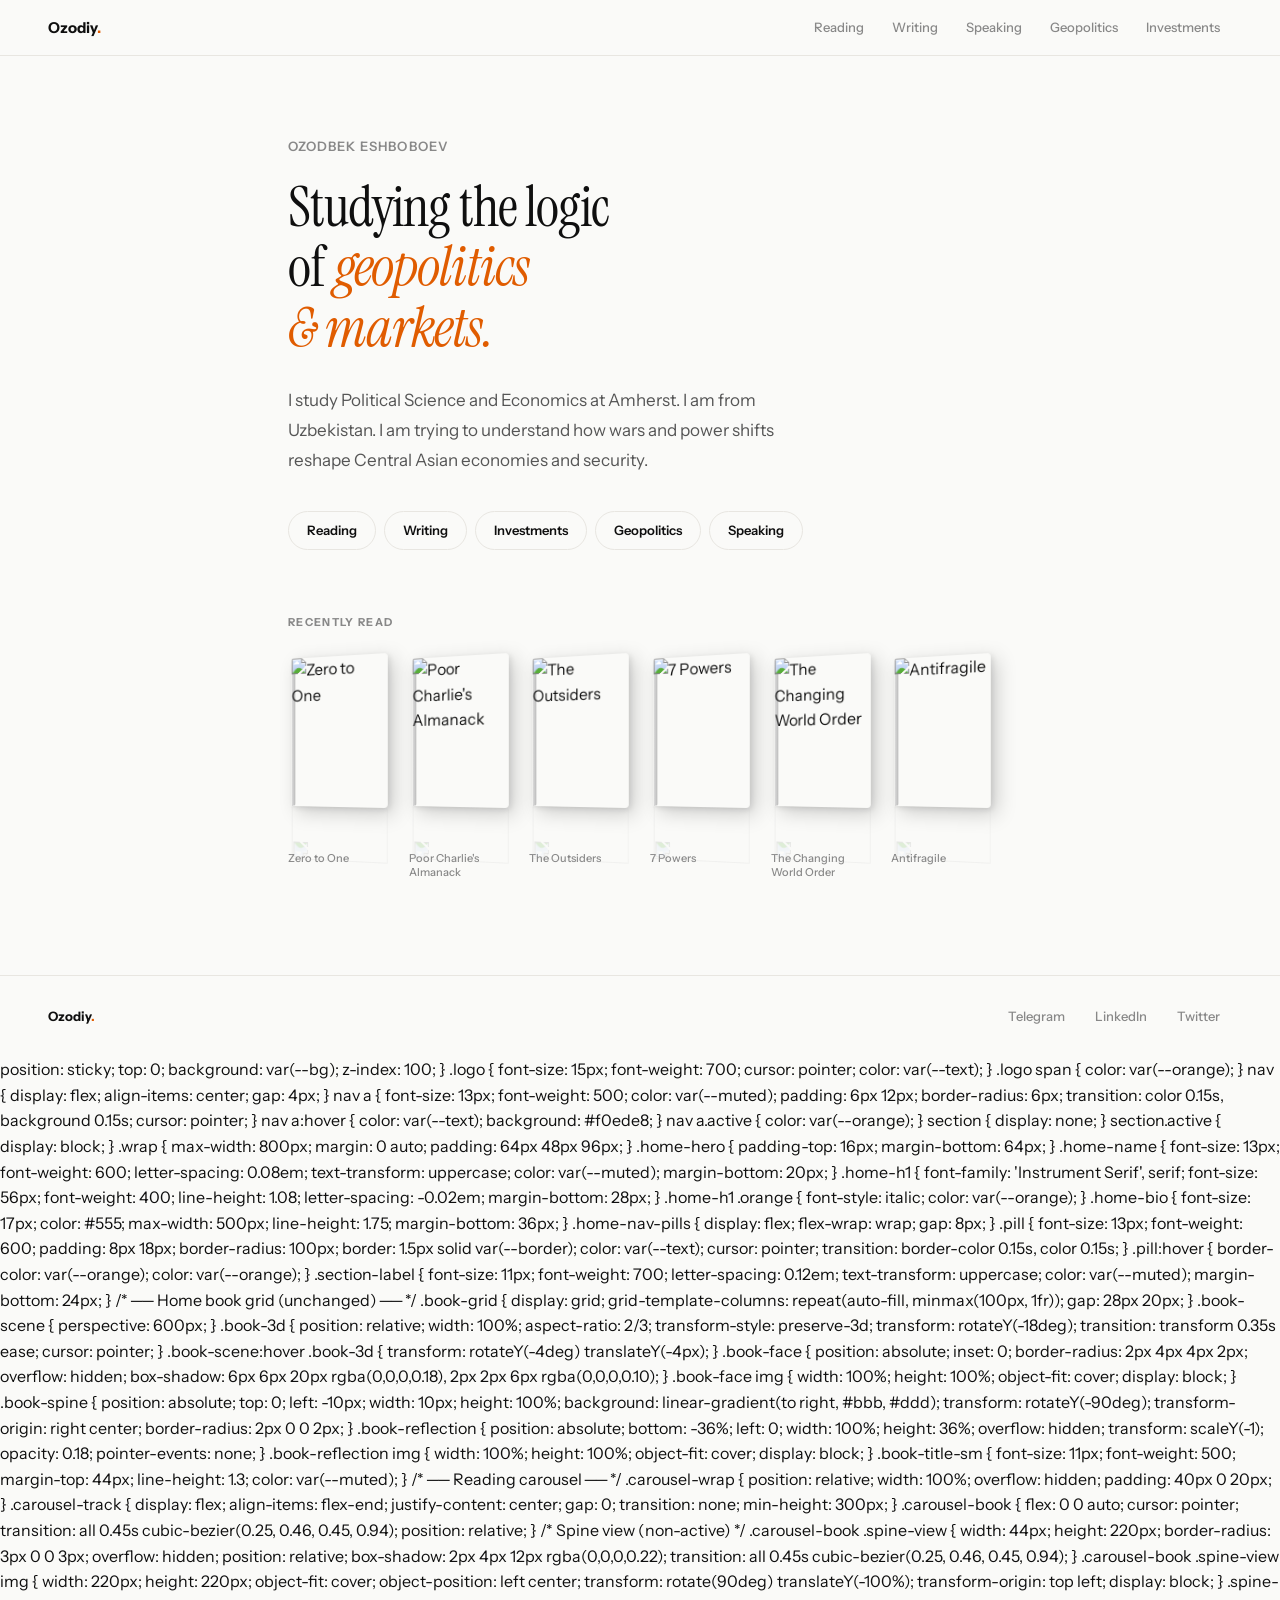
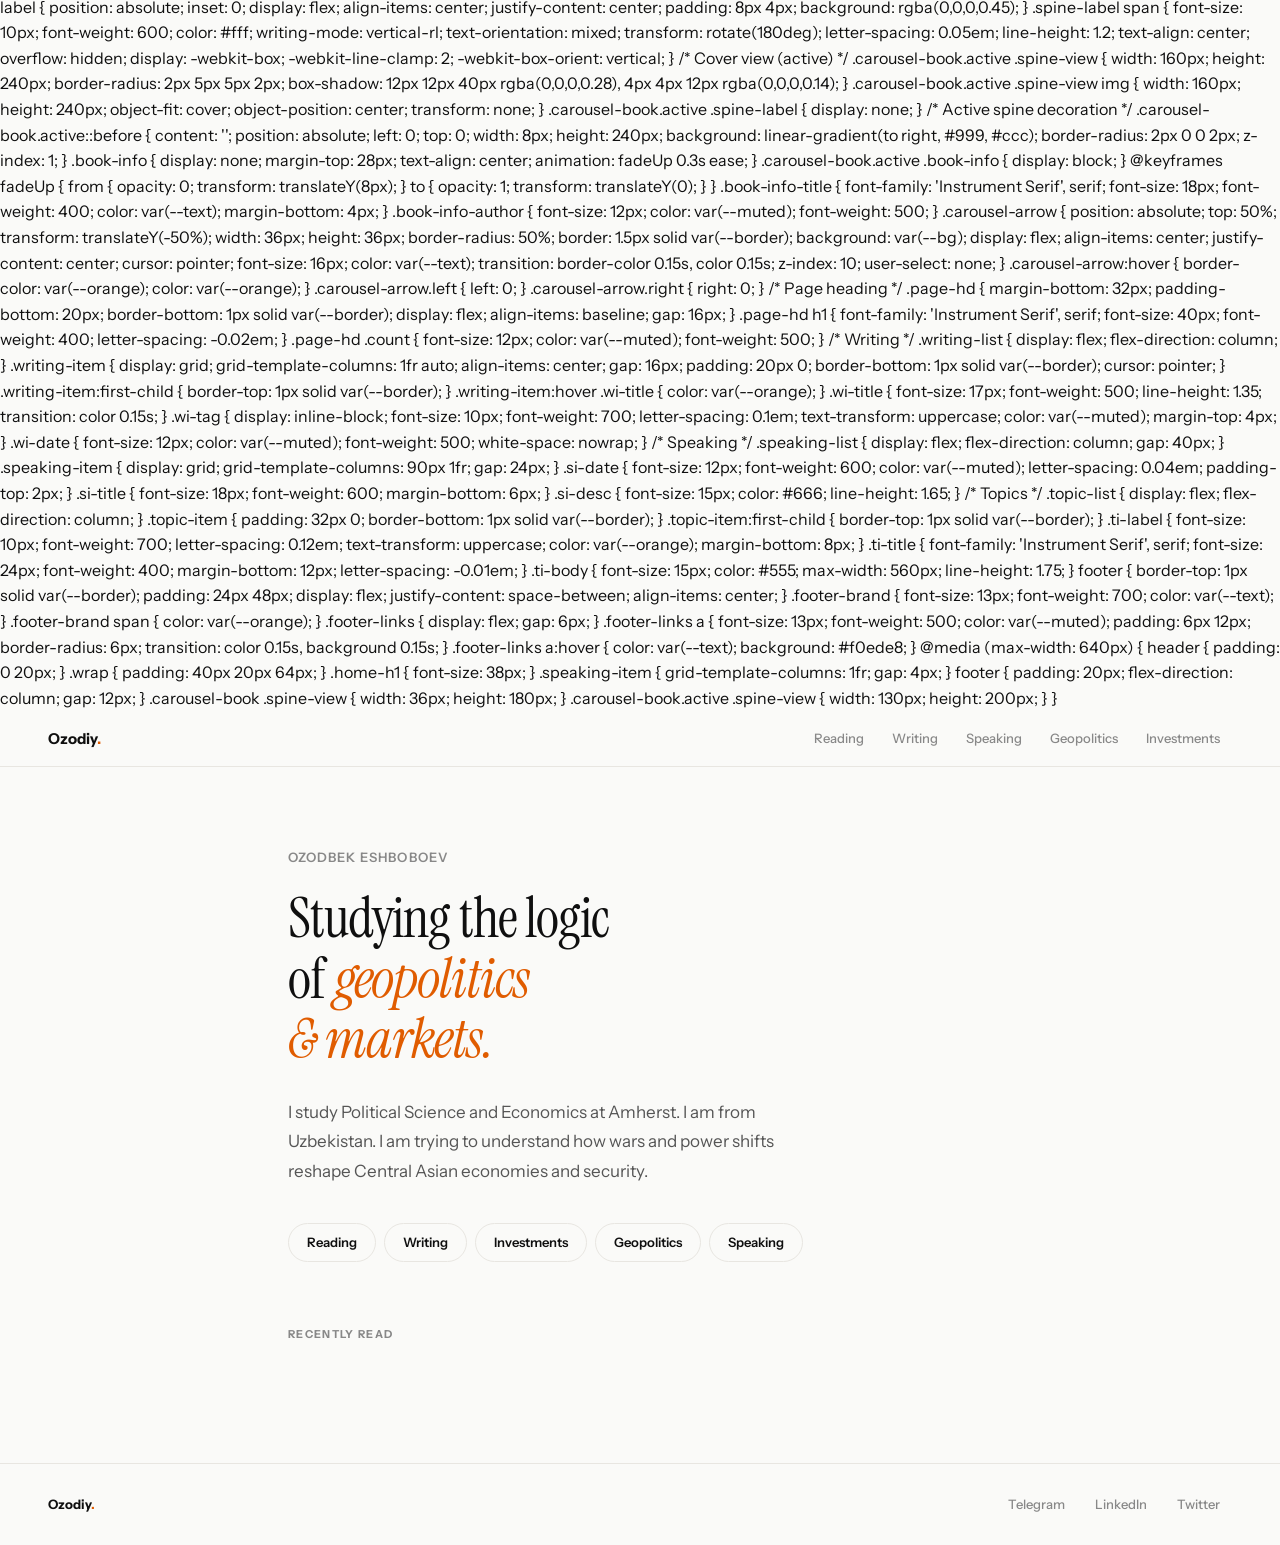
==== commit 4e8f2707: "Update index.html" ====
--- a/index.html
+++ b/index.html
@@ -73,6 +73,7 @@
       padding: 64px 48px 96px;
     }
 
+    /* ── Home ── */
     .home-hero { padding-top: 16px; margin-bottom: 64px; }
 
     .home-name {
@@ -127,6 +128,7 @@
       margin-bottom: 24px;
     }
 
+    /* ── Home book grid (3D, unchanged) ── */
     .book-grid {
       display: grid;
       grid-template-columns: repeat(auto-fill, minmax(100px, 1fr));
@@ -191,8 +193,9 @@
       color: var(--muted);
     }
 
+    /* ── Page heading ── */
     .page-hd {
-      margin-bottom: 48px;
+      margin-bottom: 40px;
       padding-bottom: 20px;
       border-bottom: 1px solid var(--border);
       display: flex;
@@ -209,6 +212,126 @@
 
     .page-hd .count { font-size: 12px; color: var(--muted); font-weight: 500; }
 
+    /* ── Reading shelf grid ── */
+    .shelf-grid {
+      display: grid;
+      grid-template-columns: repeat(auto-fill, minmax(110px, 1fr));
+      gap: 28px 16px;
+    }
+
+    .shelf-item {
+      cursor: pointer;
+      display: flex;
+      flex-direction: column;
+      gap: 8px;
+    }
+
+    .shelf-cover {
+      width: 100%;
+      aspect-ratio: 2/3;
+      border-radius: 3px 5px 5px 3px;
+      overflow: hidden;
+      border: 1px solid var(--border);
+      box-shadow: 3px 4px 14px rgba(0,0,0,0.13);
+      transition: transform 0.25s ease, box-shadow 0.25s ease;
+    }
+
+    .shelf-item:hover .shelf-cover {
+      transform: translateY(-4px);
+      box-shadow: 5px 10px 22px rgba(0,0,0,0.2);
+    }
+
+    .shelf-cover img { width: 100%; height: 100%; object-fit: cover; display: block; }
+
+    .shelf-title {
+      font-size: 11px;
+      font-weight: 500;
+      color: var(--muted);
+      line-height: 1.3;
+    }
+
+    /* ── Reading detail view ── */
+    #reading-detail { display: none; }
+    #reading-detail.active { display: block; }
+    #reading-list.hidden { display: none; }
+
+    .back-btn {
+      display: inline-flex;
+      align-items: center;
+      gap: 6px;
+      font-size: 13px;
+      font-weight: 500;
+      color: var(--muted);
+      cursor: pointer;
+      margin-bottom: 40px;
+      transition: color 0.15s;
+    }
+
+    .back-btn:hover { color: var(--orange); }
+
+    .detail-layout {
+      display: flex;
+      align-items: flex-start;
+      gap: 40px;
+      margin-bottom: 40px;
+    }
+
+    .detail-cover {
+      flex: 0 0 160px;
+      width: 160px;
+      aspect-ratio: 2/3;
+      border-radius: 3px 6px 6px 3px;
+      overflow: hidden;
+      border: 1px solid var(--border);
+      box-shadow: 6px 8px 28px rgba(0,0,0,0.18);
+    }
+
+    .detail-cover img { width: 100%; height: 100%; object-fit: cover; display: block; }
+
+    .detail-meta { flex: 1; padding-top: 4px; }
+
+    .detail-title {
+      font-family: 'Instrument Serif', serif;
+      font-size: 30px;
+      font-weight: 400;
+      letter-spacing: -0.02em;
+      line-height: 1.18;
+      margin-bottom: 12px;
+    }
+
+    .detail-byline {
+      font-size: 14px;
+      color: var(--muted);
+      margin-bottom: 4px;
+    }
+
+    .detail-rating {
+      display: inline-flex;
+      align-items: center;
+      gap: 6px;
+      font-size: 13px;
+      font-weight: 600;
+      color: var(--orange);
+      background: #fdf0e8;
+      border-radius: 100px;
+      padding: 4px 12px;
+      margin-top: 10px;
+    }
+
+    .detail-divider {
+      border: none;
+      border-top: 1px solid var(--border);
+      margin: 32px 0;
+    }
+
+    .detail-review {
+      font-size: 16px;
+      color: #444;
+      line-height: 1.85;
+      max-width: 580px;
+    }
+
+    /* ── Writing ── */
     .writing-list { display: flex; flex-direction: column; }
 
     .writing-item {
@@ -228,6 +351,7 @@
     .wi-tag { display: inline-block; font-size: 10px; font-weight: 700; letter-spacing: 0.1em; text-transform: uppercase; color: var(--muted); margin-top: 4px; }
     .wi-date { font-size: 12px; color: var(--muted); font-weight: 500; white-space: nowrap; }
 
+    /* ── Speaking ── */
     .speaking-list { display: flex; flex-direction: column; gap: 40px; }
 
     .speaking-item { display: grid; grid-template-columns: 90px 1fr; gap: 24px; }
@@ -236,6 +360,7 @@
     .si-title { font-size: 18px; font-weight: 600; margin-bottom: 6px; }
     .si-desc { font-size: 15px; color: #666; line-height: 1.65; }
 
+    /* ── Topics ── */
     .topic-list { display: flex; flex-direction: column; }
 
     .topic-item { padding: 32px 0; border-bottom: 1px solid var(--border); }
@@ -245,6 +370,7 @@
     .ti-title { font-family: 'Instrument Serif', serif; font-size: 24px; font-weight: 400; margin-bottom: 12px; letter-spacing: -0.01em; }
     .ti-body { font-size: 15px; color: #555; max-width: 560px; line-height: 1.75; }
 
+    /* ── Footer ── */
     footer {
       border-top: 1px solid var(--border);
       padding: 24px 48px;
@@ -275,6 +401,8 @@
       .home-h1 { font-size: 38px; }
       .speaking-item { grid-template-columns: 1fr; gap: 4px; }
       footer { padding: 20px; flex-direction: column; gap: 12px; }
+      .detail-layout { flex-direction: column; gap: 24px; }
+      .detail-cover { flex: 0 0 130px; width: 130px; }
     }
   </style>
 </head>
@@ -283,11 +411,11 @@
 <header>
   <div class="logo" onclick="showSection('home')">Ozodiy<span>.</span></div>
   <nav>
-    <a onclick="showSection('reading')"  id="nav-reading">Reading</a>
-    <a onclick="showSection('writing')"  id="nav-writing">Writing</a>
+    <a onclick="showSection('reading')" id="nav-reading">Reading</a>
+    <a onclick="showSection('writing')" id="nav-writing">Writing</a>
     <a onclick="showSection('speaking')" id="nav-speaking">Speaking</a>
-    <a onclick="showSection('geo')"      id="nav-geo">Geopolitics</a>
-    <a onclick="showSection('invest')"   id="nav-invest">Investments</a>
+    <a onclick="showSection('geo')" id="nav-geo">Geopolitics</a>
+    <a onclick="showSection('invest')" id="nav-invest">Investments</a>
   </nav>
 </header>
 
@@ -321,11 +449,34 @@
 <!-- READING -->
 <section id="reading">
   <div class="wrap">
-    <div class="page-hd">
-      <h1>Reading</h1>
-      <span class="count" id="book-count"></span>
+
+    <!-- Shelf list view -->
+    <div id="reading-list">
+      <div class="page-hd">
+        <h1>Reading</h1>
+        <span class="count" id="book-count"></span>
+      </div>
+      <div class="shelf-grid" id="shelf-grid"></div>
     </div>
-    <div class="book-grid" id="reading-books"></div>
+
+    <!-- Detail view -->
+    <div id="reading-detail">
+      <div class="back-btn" onclick="closeDetail()">&#8592; All books</div>
+      <div class="detail-layout">
+        <div class="detail-cover">
+          <img id="detail-img" src="" alt="" />
+        </div>
+        <div class="detail-meta">
+          <div class="detail-title" id="detail-title"></div>
+          <div class="detail-byline" id="detail-author"></div>
+          <div class="detail-byline" id="detail-date"></div>
+          <div class="detail-rating" id="detail-rating"></div>
+        </div>
+      </div>
+      <hr class="detail-divider" />
+      <div class="detail-review" id="detail-review"></div>
+    </div>
+
   </div>
 </section>
 
@@ -455,27 +606,112 @@
   <div class="footer-brand">Ozodiy<span>.</span></div>
   <div class="footer-links">
     <a href="https://t.me/ozoodiy" target="_blank">Telegram</a>
-    <a href="https://linkedin.com/in/ozodbek-eshboboev" target="_blank">LinkedIn</a>
+    <a href="https://linkedin.com/in/oeshboboev" target="_blank">LinkedIn</a>
     <a href="https://twitter.com/ozoodiy" target="_blank">Twitter</a>
   </div>
 </footer>
 
 <script>
   const books = [
-    { title: "Zero to One", cover: "https://m.media-amazon.com/images/I/51zGCdRQXOL._AC_UF894,1000_QL80_.jpg" },
-    { title: "Poor Charlie's Almanack", cover: "https://m.media-amazon.com/images/I/81vgkcr86iL._AC_UF1000,1000_QL80_.jpg" },
-    { title: "The Outsiders", cover: "https://m.media-amazon.com/images/I/61Cth988JcL._AC_UF1000,1000_QL80_.jpg" },
-    { title: "7 Powers", cover: "https://m.media-amazon.com/images/I/61ZScoZzPLL._AC_UF1000,1000_QL80_.jpg" },
-    { title: "The Changing World Order", cover: "https://m.media-amazon.com/images/I/41c7pa262UL._SX327_BO1,204,203,200_.jpg" },
-    { title: "Antifragile", cover: "https://m.media-amazon.com/images/I/61cmwTmON3L._AC_UF1000,1000_QL80_.jpg" },
-    { title: "One Up on Wall Street", cover: "https://m.media-amazon.com/images/I/71Ku4UmSM3L._AC_UF1000,1000_QL80_.jpg" },
-    { title: "Ego is the Enemy", cover: "https://m.media-amazon.com/images/I/41ET8OFVFCL.jpg" },
-    { title: "Almanack of Naval Ravikant", cover: "https://images-na.ssl-images-amazon.com/images/S/compressed.photo.goodreads.com/books/1598011736i/54898389.jpg" },
-    { title: "Common Stocks & Uncommon Profits", cover: "https://m.media-amazon.com/images/I/61tzuAYGKqL._AC_UF1000,1000_QL80_.jpg" },
-    { title: "Chip War", cover: "https://m.media-amazon.com/images/I/71hMs9v7P6L._AC_UF1000,1000_QL80_.jpg" },
-    { title: "The Lessons of History", cover: "https://m.media-amazon.com/images/I/61hTpG9gLFL._AC_UF1000,1000_QL80_DpWeblab_.jpg" },
+    {
+      title: "Zero to One",
+      author: "Peter Thiel",
+      date: "March 2025",
+      rating: 9,
+      cover: "https://m.media-amazon.com/images/I/51zGCdRQXOL._AC_UF894,1000_QL80_.jpg",
+      review: "One of the clearest frameworks for thinking about startups and monopoly power. Thiel argues that competition is for losers — every great business builds something unique. The contrast between horizontal and vertical progress stuck with me, especially thinking about how Central Asian economies could leapfrog through technology rather than copying Western models step by step."
+    },
+    {
+      title: "Poor Charlie's Almanack",
+      author: "Charlie Munger",
+      date: "February 2025",
+      rating: 10,
+      cover: "https://m.media-amazon.com/images/I/81vgkcr86iL._AC_UF1000,1000_QL80_.jpg",
+      review: "The best single book on thinking clearly. Munger's latticework of mental models — inversion, second-order thinking, Lollapalooza effects — changed how I approach every problem. Required reading for anyone trying to understand complex systems, whether markets or geopolitics."
+    },
+    {
+      title: "The Outsiders",
+      author: "William Thorndike",
+      date: "January 2025",
+      rating: 8,
+      cover: "https://m.media-amazon.com/images/I/61Cth988JcL._AC_UF1000,1000_QL80_.jpg",
+      review: "Eight CEOs who outperformed the market by ignoring Wall Street and focusing on capital allocation. The through-line is that great operators are also great capital allocators — they know when to invest, when to buy back stock, and when to wait. A useful lens for evaluating management quality in emerging market companies."
+    },
+    {
+      title: "7 Powers",
+      author: "Hamilton Helmer",
+      date: "December 2024",
+      rating: 9,
+      cover: "https://m.media-amazon.com/images/I/61ZScoZzPLL._AC_UF1000,1000_QL80_.jpg",
+      review: "The most rigorous framework for business strategy I have read. Helmer identifies seven sources of durable competitive advantage — from network effects to cornered resources. Particularly useful for thinking about which businesses can survive in high-competition frontier markets."
+    },
+    {
+      title: "The Changing World Order",
+      author: "Ray Dalio",
+      date: "November 2024",
+      rating: 8,
+      cover: "https://m.media-amazon.com/images/I/41c7pa262UL._SX327_BO1,204,203,200_.jpg",
+      review: "Dalio maps the rise and fall of empires through debt cycles, internal conflict, and shifts in reserve currency dominance. The framework is imperfect but the pattern-recognition is valuable. Uzbekistan is navigating exactly the kind of multipolar transition Dalio describes — caught between a declining Russian sphere and a rising Chinese one."
+    },
+    {
+      title: "Antifragile",
+      author: "Nassim Taleb",
+      date: "October 2024",
+      rating: 8,
+      cover: "https://m.media-amazon.com/images/I/61cmwTmON3L._AC_UF1000,1000_QL80_.jpg",
+      review: "Taleb's argument that some systems benefit from volatility and disorder. The concept of antifragility reframes how I think about risk — not just how to survive uncertainty but how to position for it. Relevant to investing in frontier markets, where volatility is high and most participants are flight-prone."
+    },
+    {
+      title: "One Up on Wall Street",
+      author: "Peter Lynch",
+      date: "September 2024",
+      rating: 7,
+      cover: "https://m.media-amazon.com/images/I/71Ku4UmSM3L._AC_UF1000,1000_QL80_.jpg",
+      review: "Lynch argues individual investors have an edge over professionals because they observe consumer trends firsthand. Living between Uzbekistan and the US, I notice things that no analyst sitting in New York would catch. This book gave me confidence that local knowledge is a real edge, not just an anecdote."
+    },
+    {
+      title: "Ego is the Enemy",
+      author: "Ryan Holiday",
+      date: "August 2024",
+      rating: 7,
+      cover: "https://m.media-amazon.com/images/I/41ET8OFVFCL.jpg",
+      review: "A useful reminder that ambition untempered by humility becomes self-defeating. Holiday draws on historical figures to show how ego derails even the most talented people at critical moments. Short, direct, and easy to revisit."
+    },
+    {
+      title: "Almanack of Naval Ravikant",
+      author: "Eric Jorgenson",
+      date: "July 2024",
+      rating: 8,
+      cover: "https://images-na.ssl-images-amazon.com/images/S/compressed.photo.goodreads.com/books/1598011736i/54898389.jpg",
+      review: "A collection of Naval's thinking on wealth, happiness, and leverage. The ideas on specific knowledge and permissionless leverage were particularly resonant — the argument that the internet allows anyone to build a following around a genuine edge, regardless of where they come from."
+    },
+    {
+      title: "Common Stocks & Uncommon Profits",
+      author: "Philip Fisher",
+      date: "June 2024",
+      rating: 8,
+      cover: "https://m.media-amazon.com/images/I/61tzuAYGKqL._AC_UF1000,1000_QL80_.jpg",
+      review: "Fisher's scuttlebutt method — talking to employees, customers, and competitors before investing — is even more valuable in frontier markets where financial disclosures are thin. The qualitative approach to identifying great businesses complements Munger's mental models well."
+    },
+    {
+      title: "Chip War",
+      author: "Chris Miller",
+      date: "May 2024",
+      rating: 9,
+      cover: "https://m.media-amazon.com/images/I/71hMs9v7P6L._AC_UF1000,1000_QL80_.jpg",
+      review: "The best account of how semiconductors became the defining geopolitical resource of our era. Miller traces how a handful of companies and governments came to control the choke points of the global economy. Essential context for understanding US-China tensions and what it means for every country in between — including Central Asia."
+    },
+    {
+      title: "The Lessons of History",
+      author: "Will & Ariel Durant",
+      date: "April 2024",
+      rating: 9,
+      cover: "https://m.media-amazon.com/images/I/61hTpG9gLFL._AC_UF1000,1000_QL80_DpWeblab_.jpg",
+      review: "One hundred pages that compress the Durants' eleven-volume series into the clearest possible view of what history actually teaches. Their conclusion — that human nature changes slowly, that inequality is persistent, that freedom requires eternal vigilance — reads differently when you come from a country that only gained independence in 1991."
+    },
   ];
 
+  /* ── Home grid (3D, unchanged) ── */
   function bookHTML(b) {
     return `
       <div class="book-scene">
@@ -499,9 +735,745 @@
   }
 
   renderBooks('home-books', 6);
-  renderBooks('reading-books');
   document.getElementById('book-count').textContent = books.length + ' books';
 
+  /* ── Reading shelf grid ── */
+  function renderShelf() {
+    document.getElementById('shelf-grid').innerHTML = books.map((b, i) => `
+      <div class="shelf-item" onclick="openDetail(${i})">
+        <div class="shelf-cover">
+          <img src="${b.cover}" alt="${b.title}" loading="lazy" />
+        </div>
+        <div class="shelf-title">${b.title}</div>
+      </div>
+    `).join('');
+  }
+
+  renderShelf();
+
+  /* ── Detail view ── */
+  function openDetail(idx) {
+    const b = books[idx];
+    document.getElementById('detail-img').src = b.cover;
+    document.getElementById('detail-img').alt = b.title;
+    document.getElementById('detail-title').textContent = b.title;
+    document.getElementById('detail-author').textContent = 'By ' + b.author;
+    document.getElementById('detail-date').textContent = 'Read: ' + b.date;
+    document.getElementById('detail-rating').textContent = b.rating + ' / 10';
+    document.getElementById('detail-review').textContent = b.review;
+
+    document.getElementById('reading-list').classList.add('hidden');
+    document.getElementById('reading-detail').classList.add('active');
+    window.scrollTo(0, 0);
+  }
+
+  function closeDetail() {
+    document.getElementById('reading-detail').classList.remove('active');
+    document.getElementById('reading-list').classList.remove('hidden');
+  }
+
+  /* ── Navigation ── */
+  function showSection(id) {
+    document.querySelectorAll('section').forEach(s => s.classList.remove('active'));
+    document.querySelectorAll('nav a').forEach(a => a.classList.remove('active'));
+    document.getElementById(id).classList.add('active');
+    const nav = document.getElementById('nav-' + id);
+    if (nav) nav.classList.add('active');
+    closeDetail();
+    window.scrollTo(0, 0);
+  }
+</script>
+
+</body>
+</html>      position: sticky;
+      top: 0;
+      background: var(--bg);
+      z-index: 100;
+    }
+
+    .logo {
+      font-size: 15px;
+      font-weight: 700;
+      cursor: pointer;
+      color: var(--text);
+    }
+
+    .logo span { color: var(--orange); }
+
+    nav { display: flex; align-items: center; gap: 4px; }
+
+    nav a {
+      font-size: 13px;
+      font-weight: 500;
+      color: var(--muted);
+      padding: 6px 12px;
+      border-radius: 6px;
+      transition: color 0.15s, background 0.15s;
+      cursor: pointer;
+    }
+
+    nav a:hover { color: var(--text); background: #f0ede8; }
+    nav a.active { color: var(--orange); }
+
+    section { display: none; }
+    section.active { display: block; }
+
+    .wrap {
+      max-width: 800px;
+      margin: 0 auto;
+      padding: 64px 48px 96px;
+    }
+
+    .home-hero { padding-top: 16px; margin-bottom: 64px; }
+
+    .home-name {
+      font-size: 13px;
+      font-weight: 600;
+      letter-spacing: 0.08em;
+      text-transform: uppercase;
+      color: var(--muted);
+      margin-bottom: 20px;
+    }
+
+    .home-h1 {
+      font-family: 'Instrument Serif', serif;
+      font-size: 56px;
+      font-weight: 400;
+      line-height: 1.08;
+      letter-spacing: -0.02em;
+      margin-bottom: 28px;
+    }
+
+    .home-h1 .orange { font-style: italic; color: var(--orange); }
+
+    .home-bio {
+      font-size: 17px;
+      color: #555;
+      max-width: 500px;
+      line-height: 1.75;
+      margin-bottom: 36px;
+    }
+
+    .home-nav-pills { display: flex; flex-wrap: wrap; gap: 8px; }
+
+    .pill {
+      font-size: 13px;
+      font-weight: 600;
+      padding: 8px 18px;
+      border-radius: 100px;
+      border: 1.5px solid var(--border);
+      color: var(--text);
+      cursor: pointer;
+      transition: border-color 0.15s, color 0.15s;
+    }
+
+    .pill:hover { border-color: var(--orange); color: var(--orange); }
+
+    .section-label {
+      font-size: 11px;
+      font-weight: 700;
+      letter-spacing: 0.12em;
+      text-transform: uppercase;
+      color: var(--muted);
+      margin-bottom: 24px;
+    }
+
+    /* ── Home book grid (unchanged) ── */
+    .book-grid {
+      display: grid;
+      grid-template-columns: repeat(auto-fill, minmax(100px, 1fr));
+      gap: 28px 20px;
+    }
+
+    .book-scene { perspective: 600px; }
+
+    .book-3d {
+      position: relative;
+      width: 100%;
+      aspect-ratio: 2/3;
+      transform-style: preserve-3d;
+      transform: rotateY(-18deg);
+      transition: transform 0.35s ease;
+      cursor: pointer;
+    }
+
+    .book-scene:hover .book-3d { transform: rotateY(-4deg) translateY(-4px); }
+
+    .book-face {
+      position: absolute;
+      inset: 0;
+      border-radius: 2px 4px 4px 2px;
+      overflow: hidden;
+      box-shadow: 6px 6px 20px rgba(0,0,0,0.18), 2px 2px 6px rgba(0,0,0,0.10);
+    }
+
+    .book-face img { width: 100%; height: 100%; object-fit: cover; display: block; }
+
+    .book-spine {
+      position: absolute;
+      top: 0;
+      left: -10px;
+      width: 10px;
+      height: 100%;
+      background: linear-gradient(to right, #bbb, #ddd);
+      transform: rotateY(-90deg);
+      transform-origin: right center;
+      border-radius: 2px 0 0 2px;
+    }
+
+    .book-reflection {
+      position: absolute;
+      bottom: -36%;
+      left: 0;
+      width: 100%;
+      height: 36%;
+      overflow: hidden;
+      transform: scaleY(-1);
+      opacity: 0.18;
+      pointer-events: none;
+    }
+
+    .book-reflection img { width: 100%; height: 100%; object-fit: cover; display: block; }
+
+    .book-title-sm {
+      font-size: 11px;
+      font-weight: 500;
+      margin-top: 44px;
+      line-height: 1.3;
+      color: var(--muted);
+    }
+
+    /* ── Reading carousel ── */
+    .carousel-wrap {
+      position: relative;
+      width: 100%;
+      overflow: hidden;
+      padding: 40px 0 20px;
+    }
+
+    .carousel-track {
+      display: flex;
+      align-items: flex-end;
+      justify-content: center;
+      gap: 0;
+      transition: none;
+      min-height: 300px;
+    }
+
+    .carousel-book {
+      flex: 0 0 auto;
+      cursor: pointer;
+      transition: all 0.45s cubic-bezier(0.25, 0.46, 0.45, 0.94);
+      position: relative;
+    }
+
+    /* Spine view (non-active) */
+    .carousel-book .spine-view {
+      width: 44px;
+      height: 220px;
+      border-radius: 3px 0 0 3px;
+      overflow: hidden;
+      position: relative;
+      box-shadow: 2px 4px 12px rgba(0,0,0,0.22);
+      transition: all 0.45s cubic-bezier(0.25, 0.46, 0.45, 0.94);
+    }
+
+    .carousel-book .spine-view img {
+      width: 220px;
+      height: 220px;
+      object-fit: cover;
+      object-position: left center;
+      transform: rotate(90deg) translateY(-100%);
+      transform-origin: top left;
+      display: block;
+    }
+
+    .spine-label {
+      position: absolute;
+      inset: 0;
+      display: flex;
+      align-items: center;
+      justify-content: center;
+      padding: 8px 4px;
+      background: rgba(0,0,0,0.45);
+    }
+
+    .spine-label span {
+      font-size: 10px;
+      font-weight: 600;
+      color: #fff;
+      writing-mode: vertical-rl;
+      text-orientation: mixed;
+      transform: rotate(180deg);
+      letter-spacing: 0.05em;
+      line-height: 1.2;
+      text-align: center;
+      overflow: hidden;
+      display: -webkit-box;
+      -webkit-line-clamp: 2;
+      -webkit-box-orient: vertical;
+    }
+
+    /* Cover view (active) */
+    .carousel-book.active .spine-view {
+      width: 160px;
+      height: 240px;
+      border-radius: 2px 5px 5px 2px;
+      box-shadow: 12px 12px 40px rgba(0,0,0,0.28), 4px 4px 12px rgba(0,0,0,0.14);
+    }
+
+    .carousel-book.active .spine-view img {
+      width: 160px;
+      height: 240px;
+      object-fit: cover;
+      object-position: center;
+      transform: none;
+    }
+
+    .carousel-book.active .spine-label { display: none; }
+
+    /* Active spine decoration */
+    .carousel-book.active::before {
+      content: '';
+      position: absolute;
+      left: 0;
+      top: 0;
+      width: 8px;
+      height: 240px;
+      background: linear-gradient(to right, #999, #ccc);
+      border-radius: 2px 0 0 2px;
+      z-index: 1;
+    }
+
+    .book-info {
+      display: none;
+      margin-top: 28px;
+      text-align: center;
+      animation: fadeUp 0.3s ease;
+    }
+
+    .carousel-book.active .book-info { display: block; }
+
+    @keyframes fadeUp {
+      from { opacity: 0; transform: translateY(8px); }
+      to   { opacity: 1; transform: translateY(0); }
+    }
+
+    .book-info-title {
+      font-family: 'Instrument Serif', serif;
+      font-size: 18px;
+      font-weight: 400;
+      color: var(--text);
+      margin-bottom: 4px;
+    }
+
+    .book-info-author {
+      font-size: 12px;
+      color: var(--muted);
+      font-weight: 500;
+    }
+
+    .carousel-arrow {
+      position: absolute;
+      top: 50%;
+      transform: translateY(-50%);
+      width: 36px;
+      height: 36px;
+      border-radius: 50%;
+      border: 1.5px solid var(--border);
+      background: var(--bg);
+      display: flex;
+      align-items: center;
+      justify-content: center;
+      cursor: pointer;
+      font-size: 16px;
+      color: var(--text);
+      transition: border-color 0.15s, color 0.15s;
+      z-index: 10;
+      user-select: none;
+    }
+
+    .carousel-arrow:hover { border-color: var(--orange); color: var(--orange); }
+    .carousel-arrow.left  { left: 0; }
+    .carousel-arrow.right { right: 0; }
+
+    /* Page heading */
+    .page-hd {
+      margin-bottom: 32px;
+      padding-bottom: 20px;
+      border-bottom: 1px solid var(--border);
+      display: flex;
+      align-items: baseline;
+      gap: 16px;
+    }
+
+    .page-hd h1 {
+      font-family: 'Instrument Serif', serif;
+      font-size: 40px;
+      font-weight: 400;
+      letter-spacing: -0.02em;
+    }
+
+    .page-hd .count { font-size: 12px; color: var(--muted); font-weight: 500; }
+
+    /* Writing */
+    .writing-list { display: flex; flex-direction: column; }
+
+    .writing-item {
+      display: grid;
+      grid-template-columns: 1fr auto;
+      align-items: center;
+      gap: 16px;
+      padding: 20px 0;
+      border-bottom: 1px solid var(--border);
+      cursor: pointer;
+    }
+
+    .writing-item:first-child { border-top: 1px solid var(--border); }
+    .writing-item:hover .wi-title { color: var(--orange); }
+
+    .wi-title { font-size: 17px; font-weight: 500; line-height: 1.35; transition: color 0.15s; }
+    .wi-tag { display: inline-block; font-size: 10px; font-weight: 700; letter-spacing: 0.1em; text-transform: uppercase; color: var(--muted); margin-top: 4px; }
+    .wi-date { font-size: 12px; color: var(--muted); font-weight: 500; white-space: nowrap; }
+
+    /* Speaking */
+    .speaking-list { display: flex; flex-direction: column; gap: 40px; }
+
+    .speaking-item { display: grid; grid-template-columns: 90px 1fr; gap: 24px; }
+
+    .si-date { font-size: 12px; font-weight: 600; color: var(--muted); letter-spacing: 0.04em; padding-top: 2px; }
+    .si-title { font-size: 18px; font-weight: 600; margin-bottom: 6px; }
+    .si-desc { font-size: 15px; color: #666; line-height: 1.65; }
+
+    /* Topics */
+    .topic-list { display: flex; flex-direction: column; }
+
+    .topic-item { padding: 32px 0; border-bottom: 1px solid var(--border); }
+    .topic-item:first-child { border-top: 1px solid var(--border); }
+
+    .ti-label { font-size: 10px; font-weight: 700; letter-spacing: 0.12em; text-transform: uppercase; color: var(--orange); margin-bottom: 8px; }
+    .ti-title { font-family: 'Instrument Serif', serif; font-size: 24px; font-weight: 400; margin-bottom: 12px; letter-spacing: -0.01em; }
+    .ti-body { font-size: 15px; color: #555; max-width: 560px; line-height: 1.75; }
+
+    footer {
+      border-top: 1px solid var(--border);
+      padding: 24px 48px;
+      display: flex;
+      justify-content: space-between;
+      align-items: center;
+    }
+
+    .footer-brand { font-size: 13px; font-weight: 700; color: var(--text); }
+    .footer-brand span { color: var(--orange); }
+
+    .footer-links { display: flex; gap: 6px; }
+
+    .footer-links a {
+      font-size: 13px;
+      font-weight: 500;
+      color: var(--muted);
+      padding: 6px 12px;
+      border-radius: 6px;
+      transition: color 0.15s, background 0.15s;
+    }
+
+    .footer-links a:hover { color: var(--text); background: #f0ede8; }
+
+    @media (max-width: 640px) {
+      header { padding: 0 20px; }
+      .wrap { padding: 40px 20px 64px; }
+      .home-h1 { font-size: 38px; }
+      .speaking-item { grid-template-columns: 1fr; gap: 4px; }
+      footer { padding: 20px; flex-direction: column; gap: 12px; }
+      .carousel-book .spine-view { width: 36px; height: 180px; }
+      .carousel-book.active .spine-view { width: 130px; height: 200px; }
+    }
+  </style>
+</head>
+<body>
+
+<header>
+  <div class="logo" onclick="showSection('home')">Ozodiy<span>.</span></div>
+  <nav>
+    <a onclick="showSection('reading')"  id="nav-reading">Reading</a>
+    <a onclick="showSection('writing')"  id="nav-writing">Writing</a>
+    <a onclick="showSection('speaking')" id="nav-speaking">Speaking</a>
+    <a onclick="showSection('geo')"      id="nav-geo">Geopolitics</a>
+    <a onclick="showSection('invest')"   id="nav-invest">Investments</a>
+  </nav>
+</header>
+
+<!-- HOME -->
+<section id="home" class="active">
+  <div class="wrap">
+    <div class="home-hero">
+      <div class="home-name">Ozodbek Eshboboev</div>
+      <h1 class="home-h1">
+        Studying the logic<br>
+        of <span class="orange">geopolitics<br>
+        &amp; markets.</span>
+      </h1>
+      <p class="home-bio">
+        I study Political Science and Economics at Amherst. I am from Uzbekistan. I am trying to understand how wars and power shifts reshape Central Asian economies and security.
+      </p>
+      <div class="home-nav-pills">
+        <div class="pill" onclick="showSection('reading')">Reading</div>
+        <div class="pill" onclick="showSection('writing')">Writing</div>
+        <div class="pill" onclick="showSection('invest')">Investments</div>
+        <div class="pill" onclick="showSection('geo')">Geopolitics</div>
+        <div class="pill" onclick="showSection('speaking')">Speaking</div>
+      </div>
+    </div>
+
+    <div class="section-label">Recently read</div>
+    <div class="book-grid" id="home-books"></div>
+  </div>
+</section>
+
+<!-- READING -->
+<section id="reading">
+  <div class="wrap">
+    <div class="page-hd">
+      <h1>Reading</h1>
+      <span class="count" id="book-count"></span>
+    </div>
+    <div class="carousel-wrap">
+      <div class="carousel-arrow left" id="carr-left">&#8249;</div>
+      <div class="carousel-track" id="carousel-track"></div>
+      <div class="carousel-arrow right" id="carr-right">&#8250;</div>
+    </div>
+  </div>
+</section>
+
+<!-- WRITING -->
+<section id="writing">
+  <div class="wrap">
+    <div class="page-hd"><h1>Writing</h1></div>
+    <div class="writing-list">
+      <div class="writing-item">
+        <div>
+          <div class="wi-title">What the bazaar taught me about negotiation</div>
+          <div class="wi-tag">Personal</div>
+        </div>
+        <div class="wi-date">Mar 2025</div>
+      </div>
+      <div class="writing-item">
+        <div>
+          <div class="wi-title">Why Central Asia is the next frontier for private capital</div>
+          <div class="wi-tag">Investments</div>
+        </div>
+        <div class="wi-date">Feb 2025</div>
+      </div>
+      <div class="writing-item">
+        <div>
+          <div class="wi-title">On being an international student at an American college</div>
+          <div class="wi-tag">Personal</div>
+        </div>
+        <div class="wi-date">Jan 2025</div>
+      </div>
+      <div class="writing-item">
+        <div>
+          <div class="wi-title">Political risk as an asset class</div>
+          <div class="wi-tag">Geopolitics</div>
+        </div>
+        <div class="wi-date">Dec 2024</div>
+      </div>
+      <div class="writing-item">
+        <div>
+          <div class="wi-title">The compound effect: one year of consistent work</div>
+          <div class="wi-tag">Personal</div>
+        </div>
+        <div class="wi-date">Nov 2024</div>
+      </div>
+    </div>
+  </div>
+</section>
+
+<!-- SPEAKING -->
+<section id="speaking">
+  <div class="wrap">
+    <div class="page-hd"><h1>Speaking</h1></div>
+    <div class="speaking-list">
+      <div class="speaking-item">
+        <div class="si-date">Apr 2025</div>
+        <div>
+          <div class="si-title">Global Culture Fair — Uzbekistan</div>
+          <div class="si-desc">Represented Uzbekistan at Amherst's annual culture fair. Organized the booth, prizes, and wrote a promotional post for 1,500+ Telegram subscribers.</div>
+        </div>
+      </div>
+      <div class="speaking-item">
+        <div class="si-date">Mar 2025</div>
+        <div>
+          <div class="si-title">Political Studies Debate</div>
+          <div class="si-desc">Argued the case for increased Western engagement in Central Asia. Judged by Amherst faculty.</div>
+        </div>
+      </div>
+      <div class="speaking-item">
+        <div class="si-date">Jan 2025</div>
+        <div>
+          <div class="si-title">College Admissions Talk — Tashkent</div>
+          <div class="si-desc">Spoke to high school students in Uzbekistan about navigating US admissions, financial aid, and life as an international student.</div>
+        </div>
+      </div>
+    </div>
+  </div>
+</section>
+
+<!-- GEOPOLITICS -->
+<section id="geo">
+  <div class="wrap">
+    <div class="page-hd"><h1>Geopolitics</h1></div>
+    <div class="topic-list">
+      <div class="topic-item">
+        <div class="ti-label">Focus Area</div>
+        <div class="ti-title">Central Asia &amp; Competing Powers</div>
+        <div class="ti-body">The five Central Asian republics sit at the intersection of Russian, Chinese, and Western influence. I study how these competing pressures shape policy, trade routes, and investment climates across the region.</div>
+      </div>
+      <div class="topic-item">
+        <div class="ti-label">Focus Area</div>
+        <div class="ti-title">Political Risk Analysis</div>
+        <div class="ti-body">How do investors price instability? I am drawn to the tools like scenario analysis, regime mapping, and sanctions tracking that help capital allocators operate in frontier and emerging markets.</div>
+      </div>
+      <div class="topic-item">
+        <div class="ti-label">Currently Reading</div>
+        <div class="ti-title">The Changing World Order — Ray Dalio</div>
+        <div class="ti-body">Dalio's framework for understanding how empires rise and fall through debt cycles and internal conflict. A useful lens for thinking about Uzbekistan's positioning in a multipolar world.</div>
+      </div>
+    </div>
+  </div>
+</section>
+
+<!-- INVESTMENTS -->
+<section id="invest">
+  <div class="wrap">
+    <div class="page-hd"><h1>Investments</h1></div>
+    <div class="topic-list">
+      <div class="topic-item">
+        <div class="ti-label">Focus</div>
+        <div class="ti-title">Emerging Market Equities</div>
+        <div class="ti-body">I study businesses in markets where public information is thin and local knowledge matters. My interest is in companies with durable competitive advantages in fast-growing, under-researched regions.</div>
+      </div>
+      <div class="topic-item">
+        <div class="ti-label">Framework</div>
+        <div class="ti-title">Value Investing with a Geopolitical Lens</div>
+        <div class="ti-body">Munger and Buffett's mental models applied to markets where political risk and currency volatility change the math. I am learning to price what most analysts ignore.</div>
+      </div>
+      <div class="topic-item">
+        <div class="ti-label">Currently Reading</div>
+        <div class="ti-title">One Up on Wall Street — Peter Lynch</div>
+        <div class="ti-body">Lynch's argument that individual investors spot consumer trends before professionals. I apply this to patterns I observe living between two very different economies.</div>
+      </div>
+    </div>
+  </div>
+</section>
+
+<footer>
+  <div class="footer-brand">Ozodiy<span>.</span></div>
+  <div class="footer-links">
+    <a href="https://t.me/ozoodiy" target="_blank">Telegram</a>
+    <a href="https://linkedin.com/in/oeshboboev" target="_blank">LinkedIn</a>
+    <a href="https://twitter.com/ozoodiy" target="_blank">Twitter</a>
+  </div>
+</footer>
+
+<script>
+  const books = [
+    { title: "Zero to One", author: "Peter Thiel", cover: "https://m.media-amazon.com/images/I/51zGCdRQXOL._AC_UF894,1000_QL80_.jpg" },
+    { title: "Poor Charlie's Almanack", author: "Charlie Munger", cover: "https://m.media-amazon.com/images/I/81vgkcr86iL._AC_UF1000,1000_QL80_.jpg" },
+    { title: "The Outsiders", author: "William Thorndike", cover: "https://m.media-amazon.com/images/I/61Cth988JcL._AC_UF1000,1000_QL80_.jpg" },
+    { title: "7 Powers", author: "Hamilton Helmer", cover: "https://m.media-amazon.com/images/I/61ZScoZzPLL._AC_UF1000,1000_QL80_.jpg" },
+    { title: "The Changing World Order", author: "Ray Dalio", cover: "https://m.media-amazon.com/images/I/41c7pa262UL._SX327_BO1,204,203,200_.jpg" },
+    { title: "Antifragile", author: "Nassim Taleb", cover: "https://m.media-amazon.com/images/I/61cmwTmON3L._AC_UF1000,1000_QL80_.jpg" },
+    { title: "One Up on Wall Street", author: "Peter Lynch", cover: "https://m.media-amazon.com/images/I/71Ku4UmSM3L._AC_UF1000,1000_QL80_.jpg" },
+    { title: "Ego is the Enemy", author: "Ryan Holiday", cover: "https://m.media-amazon.com/images/I/41ET8OFVFCL.jpg" },
+    { title: "Almanack of Naval Ravikant", author: "Eric Jorgenson", cover: "https://images-na.ssl-images-amazon.com/images/S/compressed.photo.goodreads.com/books/1598011736i/54898389.jpg" },
+    { title: "Common Stocks & Uncommon Profits", author: "Philip Fisher", cover: "https://m.media-amazon.com/images/I/61tzuAYGKqL._AC_UF1000,1000_QL80_.jpg" },
+    { title: "Chip War", author: "Chris Miller", cover: "https://m.media-amazon.com/images/I/71hMs9v7P6L._AC_UF1000,1000_QL80_.jpg" },
+    { title: "The Lessons of History", author: "Will & Ariel Durant", cover: "https://m.media-amazon.com/images/I/61hTpG9gLFL._AC_UF1000,1000_QL80_DpWeblab_.jpg" },
+  ];
+
+  /* ── Home grid (unchanged) ── */
+  function bookHTML(b) {
+    return `
+      <div class="book-scene">
+        <div class="book-3d">
+          <div class="book-face">
+            <img src="${b.cover}" alt="${b.title}" loading="lazy" />
+          </div>
+          <div class="book-spine"></div>
+          <div class="book-reflection">
+            <img src="${b.cover}" alt="" loading="lazy" />
+          </div>
+        </div>
+        <div class="book-title-sm">${b.title}</div>
+      </div>
+    `;
+  }
+
+  function renderBooks(id, count) {
+    const list = count ? books.slice(0, count) : books;
+    document.getElementById(id).innerHTML = list.map(bookHTML).join('');
+  }
+
+  renderBooks('home-books', 6);
+  document.getElementById('book-count').textContent = books.length + ' books';
+
+  /* ── Reading carousel ── */
+  let activeIdx = 0;
+  const VISIBLE = 5; // books visible either side of active
+
+  function buildCarousel() {
+    const track = document.getElementById('carousel-track');
+    track.innerHTML = books.map((b, i) => `
+      <div class="carousel-book${i === activeIdx ? ' active' : ''}" data-idx="${i}" onclick="selectBook(${i})">
+        <div class="spine-view">
+          <img src="${b.cover}" alt="${b.title}" loading="lazy" />
+          <div class="spine-label"><span>${b.title}</span></div>
+        </div>
+        <div class="book-info">
+          <div class="book-info-title">${b.title}</div>
+          <div class="book-info-author">${b.author}</div>
+        </div>
+      </div>
+    `).join('');
+    updateVisible();
+  }
+
+  function updateVisible() {
+    const bookEls = document.querySelectorAll('.carousel-book');
+    bookEls.forEach((el, i) => {
+      const dist = Math.abs(i - activeIdx);
+      if (dist > VISIBLE) {
+        el.style.display = 'none';
+      } else {
+        el.style.display = '';
+        el.style.opacity = dist === 0 ? '1' : Math.max(0.3, 1 - dist * 0.15).toString();
+      }
+    });
+  }
+
+  function selectBook(idx) {
+    document.querySelectorAll('.carousel-book').forEach(el => el.classList.remove('active'));
+    activeIdx = idx;
+    const el = document.querySelector(`.carousel-book[data-idx="${idx}"]`);
+    if (el) {
+      el.classList.add('active');
+      el.scrollIntoView({ behavior: 'smooth', block: 'nearest', inline: 'center' });
+    }
+    updateVisible();
+  }
+
+  document.getElementById('carr-left').addEventListener('click', () => {
+    if (activeIdx > 0) selectBook(activeIdx - 1);
+  });
+
+  document.getElementById('carr-right').addEventListener('click', () => {
+    if (activeIdx < books.length - 1) selectBook(activeIdx + 1);
+  });
+
+  buildCarousel();
+
+  /* ── Navigation ── */
   function showSection(id) {
     document.querySelectorAll('section').forEach(s => s.classList.remove('active'));
     document.querySelectorAll('nav a').forEach(a => a.classList.remove('active'));
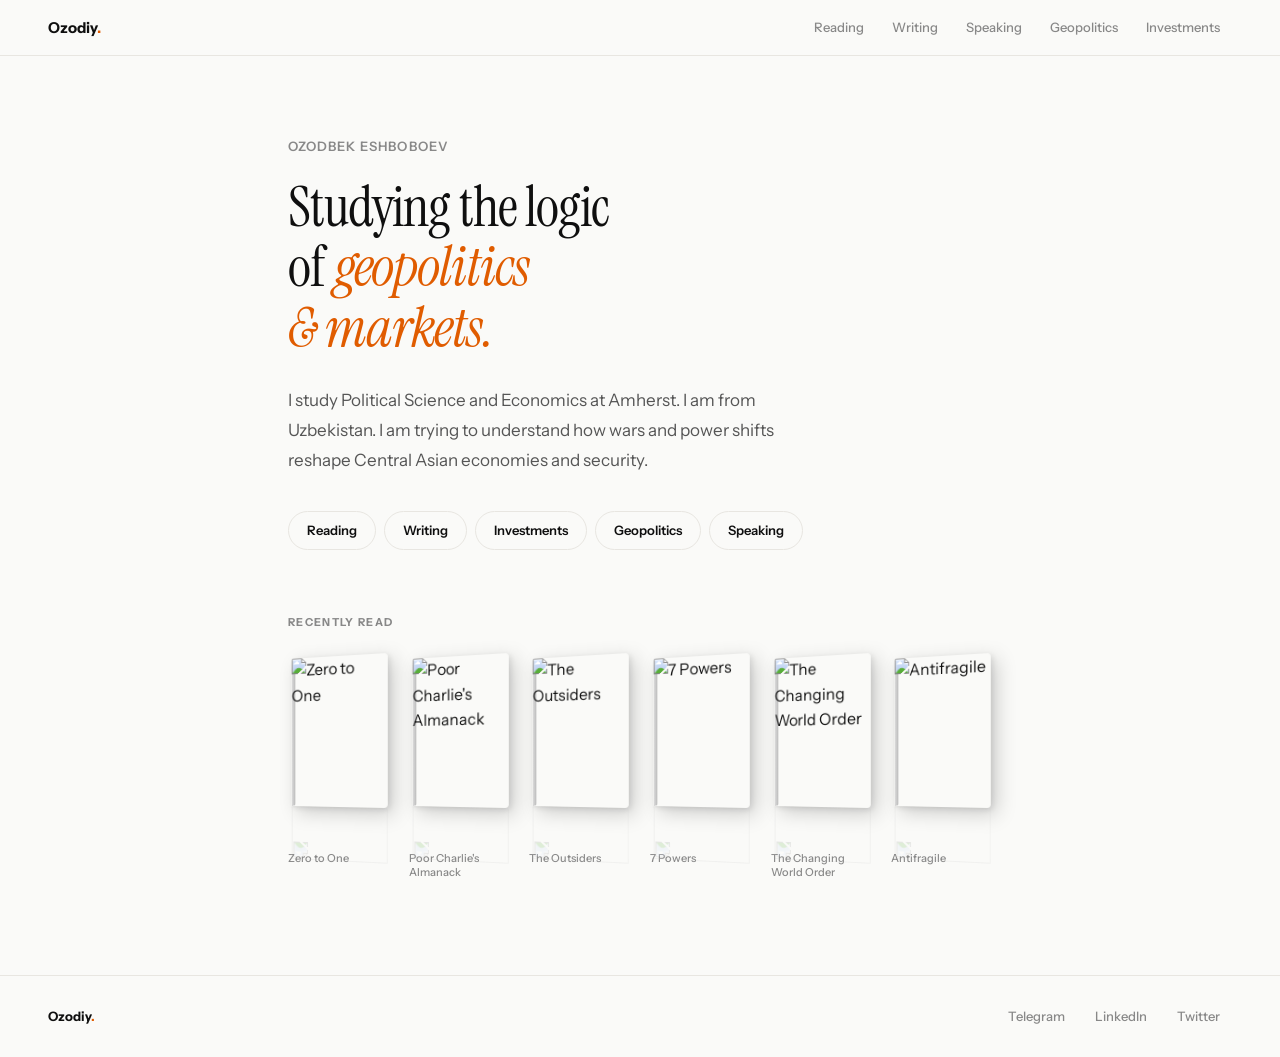
==== commit 713203a2: "Update index.html" ====
--- a/index.html
+++ b/index.html
@@ -40,13 +40,7 @@
       z-index: 100;
     }
 
-    .logo {
-      font-size: 15px;
-      font-weight: 700;
-      cursor: pointer;
-      color: var(--text);
-    }
-
+    .logo { font-size: 15px; font-weight: 700; cursor: pointer; color: var(--text); }
     .logo span { color: var(--orange); }
 
     nav { display: flex; align-items: center; gap: 4px; }
@@ -161,10 +155,8 @@
 
     .book-spine {
       position: absolute;
-      top: 0;
-      left: -10px;
-      width: 10px;
-      height: 100%;
+      top: 0; left: -10px;
+      width: 10px; height: 100%;
       background: linear-gradient(to right, #bbb, #ddd);
       transform: rotateY(-90deg);
       transform-origin: right center;
@@ -173,10 +165,8 @@
 
     .book-reflection {
       position: absolute;
-      bottom: -36%;
-      left: 0;
-      width: 100%;
-      height: 36%;
+      bottom: -36%; left: 0;
+      width: 100%; height: 36%;
       overflow: hidden;
       transform: scaleY(-1);
       opacity: 0.18;
@@ -212,42 +202,77 @@
 
     .page-hd .count { font-size: 12px; color: var(--muted); font-weight: 500; }
 
-    /* ── Reading shelf grid ── */
-    .shelf-grid {
-      display: grid;
-      grid-template-columns: repeat(auto-fill, minmax(110px, 1fr));
-      gap: 28px 16px;
-    }
-
-    .shelf-item {
+    /* ── Horizontal bookshelf ── */
+    .bookshelf-outer {
+      position: relative;
+    }
+
+    /* fade edges */
+    .bookshelf-outer::before,
+    .bookshelf-outer::after {
+      content: '';
+      position: absolute;
+      top: 0; bottom: 24px;
+      width: 48px;
+      z-index: 2;
+      pointer-events: none;
+    }
+    .bookshelf-outer::before { left: 0; background: linear-gradient(to right, var(--bg), transparent); }
+    .bookshelf-outer::after  { right: 0; background: linear-gradient(to left, var(--bg), transparent); }
+
+    .bookshelf-scroll {
+      display: flex;
+      flex-direction: row;
+      align-items: flex-end;
+      gap: 10px;
+      overflow-x: auto;
+      padding: 20px 48px 0;
+      margin: 0 -48px;
+      scrollbar-width: none;
+      -ms-overflow-style: none;
+      cursor: grab;
+    }
+
+    .bookshelf-scroll::-webkit-scrollbar { display: none; }
+    .bookshelf-scroll:active { cursor: grabbing; }
+
+    /* shelf line below books */
+    .bookshelf-rail {
+      height: 6px;
+      background: var(--border);
+      border-radius: 3px;
+      margin: 0 0 4px;
+    }
+
+    .shelf-book {
+      flex: 0 0 auto;
+      width: 90px;
       cursor: pointer;
       display: flex;
       flex-direction: column;
-      gap: 8px;
-    }
-
-    .shelf-cover {
+      align-items: center;
+      gap: 0;
+      transition: transform 0.2s ease;
+      user-select: none;
+    }
+
+    .shelf-book:hover { transform: translateY(-6px); }
+
+    .shelf-book-cover {
+      width: 90px;
+      height: 135px;
+      border-radius: 2px 4px 4px 2px;
+      overflow: hidden;
+      border-left: 3px solid rgba(0,0,0,0.12);
+      box-shadow: 3px 3px 10px rgba(0,0,0,0.18), 1px 1px 4px rgba(0,0,0,0.10);
+    }
+
+    .shelf-book-cover img {
       width: 100%;
-      aspect-ratio: 2/3;
-      border-radius: 3px 5px 5px 3px;
-      overflow: hidden;
-      border: 1px solid var(--border);
-      box-shadow: 3px 4px 14px rgba(0,0,0,0.13);
-      transition: transform 0.25s ease, box-shadow 0.25s ease;
-    }
-
-    .shelf-item:hover .shelf-cover {
-      transform: translateY(-4px);
-      box-shadow: 5px 10px 22px rgba(0,0,0,0.2);
-    }
-
-    .shelf-cover img { width: 100%; height: 100%; object-fit: cover; display: block; }
-
-    .shelf-title {
-      font-size: 11px;
-      font-weight: 500;
-      color: var(--muted);
-      line-height: 1.3;
+      height: 100%;
+      object-fit: cover;
+      display: block;
+      pointer-events: none;
     }
 
     /* ── Reading detail view ── */
@@ -280,9 +305,9 @@
       flex: 0 0 160px;
       width: 160px;
       aspect-ratio: 2/3;
-      border-radius: 3px 6px 6px 3px;
+      border-radius: 2px 5px 5px 2px;
       overflow: hidden;
-      border: 1px solid var(--border);
+      border-left: 5px solid rgba(0,0,0,0.10);
       box-shadow: 6px 8px 28px rgba(0,0,0,0.18);
     }
 
@@ -308,7 +333,6 @@
     .detail-rating {
       display: inline-flex;
       align-items: center;
-      gap: 6px;
       font-size: 13px;
       font-weight: 600;
       color: var(--orange);
@@ -353,19 +377,15 @@
 
     /* ── Speaking ── */
     .speaking-list { display: flex; flex-direction: column; gap: 40px; }
-
     .speaking-item { display: grid; grid-template-columns: 90px 1fr; gap: 24px; }
-
     .si-date { font-size: 12px; font-weight: 600; color: var(--muted); letter-spacing: 0.04em; padding-top: 2px; }
     .si-title { font-size: 18px; font-weight: 600; margin-bottom: 6px; }
     .si-desc { font-size: 15px; color: #666; line-height: 1.65; }
 
     /* ── Topics ── */
     .topic-list { display: flex; flex-direction: column; }
-
     .topic-item { padding: 32px 0; border-bottom: 1px solid var(--border); }
     .topic-item:first-child { border-top: 1px solid var(--border); }
-
     .ti-label { font-size: 10px; font-weight: 700; letter-spacing: 0.12em; text-transform: uppercase; color: var(--orange); margin-bottom: 8px; }
     .ti-title { font-family: 'Instrument Serif', serif; font-size: 24px; font-weight: 400; margin-bottom: 12px; letter-spacing: -0.01em; }
     .ti-body { font-size: 15px; color: #555; max-width: 560px; line-height: 1.75; }
@@ -403,6 +423,7 @@
       footer { padding: 20px; flex-direction: column; gap: 12px; }
       .detail-layout { flex-direction: column; gap: 24px; }
       .detail-cover { flex: 0 0 130px; width: 130px; }
+      .bookshelf-scroll { padding: 20px 20px 0; margin: 0 -20px; }
     }
   </style>
 </head>
@@ -456,7 +477,10 @@
         <h1>Reading</h1>
         <span class="count" id="book-count"></span>
       </div>
-      <div class="shelf-grid" id="shelf-grid"></div>
+      <div class="bookshelf-outer">
+        <div class="bookshelf-scroll" id="bookshelf-scroll"></div>
+      </div>
+      <div class="bookshelf-rail"></div>
     </div>
 
     <!-- Detail view -->
@@ -737,19 +761,31 @@
   renderBooks('home-books', 6);
   document.getElementById('book-count').textContent = books.length + ' books';
 
-  /* ── Reading shelf grid ── */
+  /* ── Horizontal bookshelf ── */
   function renderShelf() {
-    document.getElementById('shelf-grid').innerHTML = books.map((b, i) => `
-      <div class="shelf-item" onclick="openDetail(${i})">
-        <div class="shelf-cover">
-          <img src="${b.cover}" alt="${b.title}" loading="lazy" />
-        </div>
-        <div class="shelf-title">${b.title}</div>
+    document.getElementById('bookshelf-scroll').innerHTML = books.map((b, i) => `
+      <div class="shelf-book" onclick="openDetail(${i})">
+        <div class="shelf-book-cover">
+          <img src="${b.cover}" alt="${b.title}" loading="lazy" draggable="false" />
+        </div>
       </div>
     `).join('');
   }
 
   renderShelf();
+
+  /* drag-to-scroll */
+  const scroll = document.getElementById('bookshelf-scroll');
+  let isDown = false, startX, scrollLeft;
+  scroll.addEventListener('mousedown', e => { isDown = true; startX = e.pageX - scroll.offsetLeft; scrollLeft = scroll.scrollLeft; });
+  scroll.addEventListener('mouseleave', () => isDown = false);
+  scroll.addEventListener('mouseup', () => isDown = false);
+  scroll.addEventListener('mousemove', e => {
+    if (!isDown) return;
+    e.preventDefault();
+    const x = e.pageX - scroll.offsetLeft;
+    scroll.scrollLeft = scrollLeft - (x - startX) * 1.5;
+  });
 
   /* ── Detail view ── */
   function openDetail(idx) {
@@ -785,704 +821,4 @@
 </script>
 
 </body>
-</html>      position: sticky;
-      top: 0;
-      background: var(--bg);
-      z-index: 100;
-    }
-
-    .logo {
-      font-size: 15px;
-      font-weight: 700;
-      cursor: pointer;
-      color: var(--text);
-    }
-
-    .logo span { color: var(--orange); }
-
-    nav { display: flex; align-items: center; gap: 4px; }
-
-    nav a {
-      font-size: 13px;
-      font-weight: 500;
-      color: var(--muted);
-      padding: 6px 12px;
-      border-radius: 6px;
-      transition: color 0.15s, background 0.15s;
-      cursor: pointer;
-    }
-
-    nav a:hover { color: var(--text); background: #f0ede8; }
-    nav a.active { color: var(--orange); }
-
-    section { display: none; }
-    section.active { display: block; }
-
-    .wrap {
-      max-width: 800px;
-      margin: 0 auto;
-      padding: 64px 48px 96px;
-    }
-
-    .home-hero { padding-top: 16px; margin-bottom: 64px; }
-
-    .home-name {
-      font-size: 13px;
-      font-weight: 600;
-      letter-spacing: 0.08em;
-      text-transform: uppercase;
-      color: var(--muted);
-      margin-bottom: 20px;
-    }
-
-    .home-h1 {
-      font-family: 'Instrument Serif', serif;
-      font-size: 56px;
-      font-weight: 400;
-      line-height: 1.08;
-      letter-spacing: -0.02em;
-      margin-bottom: 28px;
-    }
-
-    .home-h1 .orange { font-style: italic; color: var(--orange); }
-
-    .home-bio {
-      font-size: 17px;
-      color: #555;
-      max-width: 500px;
-      line-height: 1.75;
-      margin-bottom: 36px;
-    }
-
-    .home-nav-pills { display: flex; flex-wrap: wrap; gap: 8px; }
-
-    .pill {
-      font-size: 13px;
-      font-weight: 600;
-      padding: 8px 18px;
-      border-radius: 100px;
-      border: 1.5px solid var(--border);
-      color: var(--text);
-      cursor: pointer;
-      transition: border-color 0.15s, color 0.15s;
-    }
-
-    .pill:hover { border-color: var(--orange); color: var(--orange); }
-
-    .section-label {
-      font-size: 11px;
-      font-weight: 700;
-      letter-spacing: 0.12em;
-      text-transform: uppercase;
-      color: var(--muted);
-      margin-bottom: 24px;
-    }
-
-    /* ── Home book grid (unchanged) ── */
-    .book-grid {
-      display: grid;
-      grid-template-columns: repeat(auto-fill, minmax(100px, 1fr));
-      gap: 28px 20px;
-    }
-
-    .book-scene { perspective: 600px; }
-
-    .book-3d {
-      position: relative;
-      width: 100%;
-      aspect-ratio: 2/3;
-      transform-style: preserve-3d;
-      transform: rotateY(-18deg);
-      transition: transform 0.35s ease;
-      cursor: pointer;
-    }
-
-    .book-scene:hover .book-3d { transform: rotateY(-4deg) translateY(-4px); }
-
-    .book-face {
-      position: absolute;
-      inset: 0;
-      border-radius: 2px 4px 4px 2px;
-      overflow: hidden;
-      box-shadow: 6px 6px 20px rgba(0,0,0,0.18), 2px 2px 6px rgba(0,0,0,0.10);
-    }
-
-    .book-face img { width: 100%; height: 100%; object-fit: cover; display: block; }
-
-    .book-spine {
-      position: absolute;
-      top: 0;
-      left: -10px;
-      width: 10px;
-      height: 100%;
-      background: linear-gradient(to right, #bbb, #ddd);
-      transform: rotateY(-90deg);
-      transform-origin: right center;
-      border-radius: 2px 0 0 2px;
-    }
-
-    .book-reflection {
-      position: absolute;
-      bottom: -36%;
-      left: 0;
-      width: 100%;
-      height: 36%;
-      overflow: hidden;
-      transform: scaleY(-1);
-      opacity: 0.18;
-      pointer-events: none;
-    }
-
-    .book-reflection img { width: 100%; height: 100%; object-fit: cover; display: block; }
-
-    .book-title-sm {
-      font-size: 11px;
-      font-weight: 500;
-      margin-top: 44px;
-      line-height: 1.3;
-      color: var(--muted);
-    }
-
-    /* ── Reading carousel ── */
-    .carousel-wrap {
-      position: relative;
-      width: 100%;
-      overflow: hidden;
-      padding: 40px 0 20px;
-    }
-
-    .carousel-track {
-      display: flex;
-      align-items: flex-end;
-      justify-content: center;
-      gap: 0;
-      transition: none;
-      min-height: 300px;
-    }
-
-    .carousel-book {
-      flex: 0 0 auto;
-      cursor: pointer;
-      transition: all 0.45s cubic-bezier(0.25, 0.46, 0.45, 0.94);
-      position: relative;
-    }
-
-    /* Spine view (non-active) */
-    .carousel-book .spine-view {
-      width: 44px;
-      height: 220px;
-      border-radius: 3px 0 0 3px;
-      overflow: hidden;
-      position: relative;
-      box-shadow: 2px 4px 12px rgba(0,0,0,0.22);
-      transition: all 0.45s cubic-bezier(0.25, 0.46, 0.45, 0.94);
-    }
-
-    .carousel-book .spine-view img {
-      width: 220px;
-      height: 220px;
-      object-fit: cover;
-      object-position: left center;
-      transform: rotate(90deg) translateY(-100%);
-      transform-origin: top left;
-      display: block;
-    }
-
-    .spine-label {
-      position: absolute;
-      inset: 0;
-      display: flex;
-      align-items: center;
-      justify-content: center;
-      padding: 8px 4px;
-      background: rgba(0,0,0,0.45);
-    }
-
-    .spine-label span {
-      font-size: 10px;
-      font-weight: 600;
-      color: #fff;
-      writing-mode: vertical-rl;
-      text-orientation: mixed;
-      transform: rotate(180deg);
-      letter-spacing: 0.05em;
-      line-height: 1.2;
-      text-align: center;
-      overflow: hidden;
-      display: -webkit-box;
-      -webkit-line-clamp: 2;
-      -webkit-box-orient: vertical;
-    }
-
-    /* Cover view (active) */
-    .carousel-book.active .spine-view {
-      width: 160px;
-      height: 240px;
-      border-radius: 2px 5px 5px 2px;
-      box-shadow: 12px 12px 40px rgba(0,0,0,0.28), 4px 4px 12px rgba(0,0,0,0.14);
-    }
-
-    .carousel-book.active .spine-view img {
-      width: 160px;
-      height: 240px;
-      object-fit: cover;
-      object-position: center;
-      transform: none;
-    }
-
-    .carousel-book.active .spine-label { display: none; }
-
-    /* Active spine decoration */
-    .carousel-book.active::before {
-      content: '';
-      position: absolute;
-      left: 0;
-      top: 0;
-      width: 8px;
-      height: 240px;
-      background: linear-gradient(to right, #999, #ccc);
-      border-radius: 2px 0 0 2px;
-      z-index: 1;
-    }
-
-    .book-info {
-      display: none;
-      margin-top: 28px;
-      text-align: center;
-      animation: fadeUp 0.3s ease;
-    }
-
-    .carousel-book.active .book-info { display: block; }
-
-    @keyframes fadeUp {
-      from { opacity: 0; transform: translateY(8px); }
-      to   { opacity: 1; transform: translateY(0); }
-    }
-
-    .book-info-title {
-      font-family: 'Instrument Serif', serif;
-      font-size: 18px;
-      font-weight: 400;
-      color: var(--text);
-      margin-bottom: 4px;
-    }
-
-    .book-info-author {
-      font-size: 12px;
-      color: var(--muted);
-      font-weight: 500;
-    }
-
-    .carousel-arrow {
-      position: absolute;
-      top: 50%;
-      transform: translateY(-50%);
-      width: 36px;
-      height: 36px;
-      border-radius: 50%;
-      border: 1.5px solid var(--border);
-      background: var(--bg);
-      display: flex;
-      align-items: center;
-      justify-content: center;
-      cursor: pointer;
-      font-size: 16px;
-      color: var(--text);
-      transition: border-color 0.15s, color 0.15s;
-      z-index: 10;
-      user-select: none;
-    }
-
-    .carousel-arrow:hover { border-color: var(--orange); color: var(--orange); }
-    .carousel-arrow.left  { left: 0; }
-    .carousel-arrow.right { right: 0; }
-
-    /* Page heading */
-    .page-hd {
-      margin-bottom: 32px;
-      padding-bottom: 20px;
-      border-bottom: 1px solid var(--border);
-      display: flex;
-      align-items: baseline;
-      gap: 16px;
-    }
-
-    .page-hd h1 {
-      font-family: 'Instrument Serif', serif;
-      font-size: 40px;
-      font-weight: 400;
-      letter-spacing: -0.02em;
-    }
-
-    .page-hd .count { font-size: 12px; color: var(--muted); font-weight: 500; }
-
-    /* Writing */
-    .writing-list { display: flex; flex-direction: column; }
-
-    .writing-item {
-      display: grid;
-      grid-template-columns: 1fr auto;
-      align-items: center;
-      gap: 16px;
-      padding: 20px 0;
-      border-bottom: 1px solid var(--border);
-      cursor: pointer;
-    }
-
-    .writing-item:first-child { border-top: 1px solid var(--border); }
-    .writing-item:hover .wi-title { color: var(--orange); }
-
-    .wi-title { font-size: 17px; font-weight: 500; line-height: 1.35; transition: color 0.15s; }
-    .wi-tag { display: inline-block; font-size: 10px; font-weight: 700; letter-spacing: 0.1em; text-transform: uppercase; color: var(--muted); margin-top: 4px; }
-    .wi-date { font-size: 12px; color: var(--muted); font-weight: 500; white-space: nowrap; }
-
-    /* Speaking */
-    .speaking-list { display: flex; flex-direction: column; gap: 40px; }
-
-    .speaking-item { display: grid; grid-template-columns: 90px 1fr; gap: 24px; }
-
-    .si-date { font-size: 12px; font-weight: 600; color: var(--muted); letter-spacing: 0.04em; padding-top: 2px; }
-    .si-title { font-size: 18px; font-weight: 600; margin-bottom: 6px; }
-    .si-desc { font-size: 15px; color: #666; line-height: 1.65; }
-
-    /* Topics */
-    .topic-list { display: flex; flex-direction: column; }
-
-    .topic-item { padding: 32px 0; border-bottom: 1px solid var(--border); }
-    .topic-item:first-child { border-top: 1px solid var(--border); }
-
-    .ti-label { font-size: 10px; font-weight: 700; letter-spacing: 0.12em; text-transform: uppercase; color: var(--orange); margin-bottom: 8px; }
-    .ti-title { font-family: 'Instrument Serif', serif; font-size: 24px; font-weight: 400; margin-bottom: 12px; letter-spacing: -0.01em; }
-    .ti-body { font-size: 15px; color: #555; max-width: 560px; line-height: 1.75; }
-
-    footer {
-      border-top: 1px solid var(--border);
-      padding: 24px 48px;
-      display: flex;
-      justify-content: space-between;
-      align-items: center;
-    }
-
-    .footer-brand { font-size: 13px; font-weight: 700; color: var(--text); }
-    .footer-brand span { color: var(--orange); }
-
-    .footer-links { display: flex; gap: 6px; }
-
-    .footer-links a {
-      font-size: 13px;
-      font-weight: 500;
-      color: var(--muted);
-      padding: 6px 12px;
-      border-radius: 6px;
-      transition: color 0.15s, background 0.15s;
-    }
-
-    .footer-links a:hover { color: var(--text); background: #f0ede8; }
-
-    @media (max-width: 640px) {
-      header { padding: 0 20px; }
-      .wrap { padding: 40px 20px 64px; }
-      .home-h1 { font-size: 38px; }
-      .speaking-item { grid-template-columns: 1fr; gap: 4px; }
-      footer { padding: 20px; flex-direction: column; gap: 12px; }
-      .carousel-book .spine-view { width: 36px; height: 180px; }
-      .carousel-book.active .spine-view { width: 130px; height: 200px; }
-    }
-  </style>
-</head>
-<body>
-
-<header>
-  <div class="logo" onclick="showSection('home')">Ozodiy<span>.</span></div>
-  <nav>
-    <a onclick="showSection('reading')"  id="nav-reading">Reading</a>
-    <a onclick="showSection('writing')"  id="nav-writing">Writing</a>
-    <a onclick="showSection('speaking')" id="nav-speaking">Speaking</a>
-    <a onclick="showSection('geo')"      id="nav-geo">Geopolitics</a>
-    <a onclick="showSection('invest')"   id="nav-invest">Investments</a>
-  </nav>
-</header>
-
-<!-- HOME -->
-<section id="home" class="active">
-  <div class="wrap">
-    <div class="home-hero">
-      <div class="home-name">Ozodbek Eshboboev</div>
-      <h1 class="home-h1">
-        Studying the logic<br>
-        of <span class="orange">geopolitics<br>
-        &amp; markets.</span>
-      </h1>
-      <p class="home-bio">
-        I study Political Science and Economics at Amherst. I am from Uzbekistan. I am trying to understand how wars and power shifts reshape Central Asian economies and security.
-      </p>
-      <div class="home-nav-pills">
-        <div class="pill" onclick="showSection('reading')">Reading</div>
-        <div class="pill" onclick="showSection('writing')">Writing</div>
-        <div class="pill" onclick="showSection('invest')">Investments</div>
-        <div class="pill" onclick="showSection('geo')">Geopolitics</div>
-        <div class="pill" onclick="showSection('speaking')">Speaking</div>
-      </div>
-    </div>
-
-    <div class="section-label">Recently read</div>
-    <div class="book-grid" id="home-books"></div>
-  </div>
-</section>
-
-<!-- READING -->
-<section id="reading">
-  <div class="wrap">
-    <div class="page-hd">
-      <h1>Reading</h1>
-      <span class="count" id="book-count"></span>
-    </div>
-    <div class="carousel-wrap">
-      <div class="carousel-arrow left" id="carr-left">&#8249;</div>
-      <div class="carousel-track" id="carousel-track"></div>
-      <div class="carousel-arrow right" id="carr-right">&#8250;</div>
-    </div>
-  </div>
-</section>
-
-<!-- WRITING -->
-<section id="writing">
-  <div class="wrap">
-    <div class="page-hd"><h1>Writing</h1></div>
-    <div class="writing-list">
-      <div class="writing-item">
-        <div>
-          <div class="wi-title">What the bazaar taught me about negotiation</div>
-          <div class="wi-tag">Personal</div>
-        </div>
-        <div class="wi-date">Mar 2025</div>
-      </div>
-      <div class="writing-item">
-        <div>
-          <div class="wi-title">Why Central Asia is the next frontier for private capital</div>
-          <div class="wi-tag">Investments</div>
-        </div>
-        <div class="wi-date">Feb 2025</div>
-      </div>
-      <div class="writing-item">
-        <div>
-          <div class="wi-title">On being an international student at an American college</div>
-          <div class="wi-tag">Personal</div>
-        </div>
-        <div class="wi-date">Jan 2025</div>
-      </div>
-      <div class="writing-item">
-        <div>
-          <div class="wi-title">Political risk as an asset class</div>
-          <div class="wi-tag">Geopolitics</div>
-        </div>
-        <div class="wi-date">Dec 2024</div>
-      </div>
-      <div class="writing-item">
-        <div>
-          <div class="wi-title">The compound effect: one year of consistent work</div>
-          <div class="wi-tag">Personal</div>
-        </div>
-        <div class="wi-date">Nov 2024</div>
-      </div>
-    </div>
-  </div>
-</section>
-
-<!-- SPEAKING -->
-<section id="speaking">
-  <div class="wrap">
-    <div class="page-hd"><h1>Speaking</h1></div>
-    <div class="speaking-list">
-      <div class="speaking-item">
-        <div class="si-date">Apr 2025</div>
-        <div>
-          <div class="si-title">Global Culture Fair — Uzbekistan</div>
-          <div class="si-desc">Represented Uzbekistan at Amherst's annual culture fair. Organized the booth, prizes, and wrote a promotional post for 1,500+ Telegram subscribers.</div>
-        </div>
-      </div>
-      <div class="speaking-item">
-        <div class="si-date">Mar 2025</div>
-        <div>
-          <div class="si-title">Political Studies Debate</div>
-          <div class="si-desc">Argued the case for increased Western engagement in Central Asia. Judged by Amherst faculty.</div>
-        </div>
-      </div>
-      <div class="speaking-item">
-        <div class="si-date">Jan 2025</div>
-        <div>
-          <div class="si-title">College Admissions Talk — Tashkent</div>
-          <div class="si-desc">Spoke to high school students in Uzbekistan about navigating US admissions, financial aid, and life as an international student.</div>
-        </div>
-      </div>
-    </div>
-  </div>
-</section>
-
-<!-- GEOPOLITICS -->
-<section id="geo">
-  <div class="wrap">
-    <div class="page-hd"><h1>Geopolitics</h1></div>
-    <div class="topic-list">
-      <div class="topic-item">
-        <div class="ti-label">Focus Area</div>
-        <div class="ti-title">Central Asia &amp; Competing Powers</div>
-        <div class="ti-body">The five Central Asian republics sit at the intersection of Russian, Chinese, and Western influence. I study how these competing pressures shape policy, trade routes, and investment climates across the region.</div>
-      </div>
-      <div class="topic-item">
-        <div class="ti-label">Focus Area</div>
-        <div class="ti-title">Political Risk Analysis</div>
-        <div class="ti-body">How do investors price instability? I am drawn to the tools like scenario analysis, regime mapping, and sanctions tracking that help capital allocators operate in frontier and emerging markets.</div>
-      </div>
-      <div class="topic-item">
-        <div class="ti-label">Currently Reading</div>
-        <div class="ti-title">The Changing World Order — Ray Dalio</div>
-        <div class="ti-body">Dalio's framework for understanding how empires rise and fall through debt cycles and internal conflict. A useful lens for thinking about Uzbekistan's positioning in a multipolar world.</div>
-      </div>
-    </div>
-  </div>
-</section>
-
-<!-- INVESTMENTS -->
-<section id="invest">
-  <div class="wrap">
-    <div class="page-hd"><h1>Investments</h1></div>
-    <div class="topic-list">
-      <div class="topic-item">
-        <div class="ti-label">Focus</div>
-        <div class="ti-title">Emerging Market Equities</div>
-        <div class="ti-body">I study businesses in markets where public information is thin and local knowledge matters. My interest is in companies with durable competitive advantages in fast-growing, under-researched regions.</div>
-      </div>
-      <div class="topic-item">
-        <div class="ti-label">Framework</div>
-        <div class="ti-title">Value Investing with a Geopolitical Lens</div>
-        <div class="ti-body">Munger and Buffett's mental models applied to markets where political risk and currency volatility change the math. I am learning to price what most analysts ignore.</div>
-      </div>
-      <div class="topic-item">
-        <div class="ti-label">Currently Reading</div>
-        <div class="ti-title">One Up on Wall Street — Peter Lynch</div>
-        <div class="ti-body">Lynch's argument that individual investors spot consumer trends before professionals. I apply this to patterns I observe living between two very different economies.</div>
-      </div>
-    </div>
-  </div>
-</section>
-
-<footer>
-  <div class="footer-brand">Ozodiy<span>.</span></div>
-  <div class="footer-links">
-    <a href="https://t.me/ozoodiy" target="_blank">Telegram</a>
-    <a href="https://linkedin.com/in/oeshboboev" target="_blank">LinkedIn</a>
-    <a href="https://twitter.com/ozoodiy" target="_blank">Twitter</a>
-  </div>
-</footer>
-
-<script>
-  const books = [
-    { title: "Zero to One", author: "Peter Thiel", cover: "https://m.media-amazon.com/images/I/51zGCdRQXOL._AC_UF894,1000_QL80_.jpg" },
-    { title: "Poor Charlie's Almanack", author: "Charlie Munger", cover: "https://m.media-amazon.com/images/I/81vgkcr86iL._AC_UF1000,1000_QL80_.jpg" },
-    { title: "The Outsiders", author: "William Thorndike", cover: "https://m.media-amazon.com/images/I/61Cth988JcL._AC_UF1000,1000_QL80_.jpg" },
-    { title: "7 Powers", author: "Hamilton Helmer", cover: "https://m.media-amazon.com/images/I/61ZScoZzPLL._AC_UF1000,1000_QL80_.jpg" },
-    { title: "The Changing World Order", author: "Ray Dalio", cover: "https://m.media-amazon.com/images/I/41c7pa262UL._SX327_BO1,204,203,200_.jpg" },
-    { title: "Antifragile", author: "Nassim Taleb", cover: "https://m.media-amazon.com/images/I/61cmwTmON3L._AC_UF1000,1000_QL80_.jpg" },
-    { title: "One Up on Wall Street", author: "Peter Lynch", cover: "https://m.media-amazon.com/images/I/71Ku4UmSM3L._AC_UF1000,1000_QL80_.jpg" },
-    { title: "Ego is the Enemy", author: "Ryan Holiday", cover: "https://m.media-amazon.com/images/I/41ET8OFVFCL.jpg" },
-    { title: "Almanack of Naval Ravikant", author: "Eric Jorgenson", cover: "https://images-na.ssl-images-amazon.com/images/S/compressed.photo.goodreads.com/books/1598011736i/54898389.jpg" },
-    { title: "Common Stocks & Uncommon Profits", author: "Philip Fisher", cover: "https://m.media-amazon.com/images/I/61tzuAYGKqL._AC_UF1000,1000_QL80_.jpg" },
-    { title: "Chip War", author: "Chris Miller", cover: "https://m.media-amazon.com/images/I/71hMs9v7P6L._AC_UF1000,1000_QL80_.jpg" },
-    { title: "The Lessons of History", author: "Will & Ariel Durant", cover: "https://m.media-amazon.com/images/I/61hTpG9gLFL._AC_UF1000,1000_QL80_DpWeblab_.jpg" },
-  ];
-
-  /* ── Home grid (unchanged) ── */
-  function bookHTML(b) {
-    return `
-      <div class="book-scene">
-        <div class="book-3d">
-          <div class="book-face">
-            <img src="${b.cover}" alt="${b.title}" loading="lazy" />
-          </div>
-          <div class="book-spine"></div>
-          <div class="book-reflection">
-            <img src="${b.cover}" alt="" loading="lazy" />
-          </div>
-        </div>
-        <div class="book-title-sm">${b.title}</div>
-      </div>
-    `;
-  }
-
-  function renderBooks(id, count) {
-    const list = count ? books.slice(0, count) : books;
-    document.getElementById(id).innerHTML = list.map(bookHTML).join('');
-  }
-
-  renderBooks('home-books', 6);
-  document.getElementById('book-count').textContent = books.length + ' books';
-
-  /* ── Reading carousel ── */
-  let activeIdx = 0;
-  const VISIBLE = 5; // books visible either side of active
-
-  function buildCarousel() {
-    const track = document.getElementById('carousel-track');
-    track.innerHTML = books.map((b, i) => `
-      <div class="carousel-book${i === activeIdx ? ' active' : ''}" data-idx="${i}" onclick="selectBook(${i})">
-        <div class="spine-view">
-          <img src="${b.cover}" alt="${b.title}" loading="lazy" />
-          <div class="spine-label"><span>${b.title}</span></div>
-        </div>
-        <div class="book-info">
-          <div class="book-info-title">${b.title}</div>
-          <div class="book-info-author">${b.author}</div>
-        </div>
-      </div>
-    `).join('');
-    updateVisible();
-  }
-
-  function updateVisible() {
-    const bookEls = document.querySelectorAll('.carousel-book');
-    bookEls.forEach((el, i) => {
-      const dist = Math.abs(i - activeIdx);
-      if (dist > VISIBLE) {
-        el.style.display = 'none';
-      } else {
-        el.style.display = '';
-        el.style.opacity = dist === 0 ? '1' : Math.max(0.3, 1 - dist * 0.15).toString();
-      }
-    });
-  }
-
-  function selectBook(idx) {
-    document.querySelectorAll('.carousel-book').forEach(el => el.classList.remove('active'));
-    activeIdx = idx;
-    const el = document.querySelector(`.carousel-book[data-idx="${idx}"]`);
-    if (el) {
-      el.classList.add('active');
-      el.scrollIntoView({ behavior: 'smooth', block: 'nearest', inline: 'center' });
-    }
-    updateVisible();
-  }
-
-  document.getElementById('carr-left').addEventListener('click', () => {
-    if (activeIdx > 0) selectBook(activeIdx - 1);
-  });
-
-  document.getElementById('carr-right').addEventListener('click', () => {
-    if (activeIdx < books.length - 1) selectBook(activeIdx + 1);
-  });
-
-  buildCarousel();
-
-  /* ── Navigation ── */
-  function showSection(id) {
-    document.querySelectorAll('section').forEach(s => s.classList.remove('active'));
-    document.querySelectorAll('nav a').forEach(a => a.classList.remove('active'));
-    document.getElementById(id).classList.add('active');
-    const nav = document.getElementById('nav-' + id);
-    if (nav) nav.classList.add('active');
-    window.scrollTo(0, 0);
-  }
-</script>
-
-</body>
 </html>
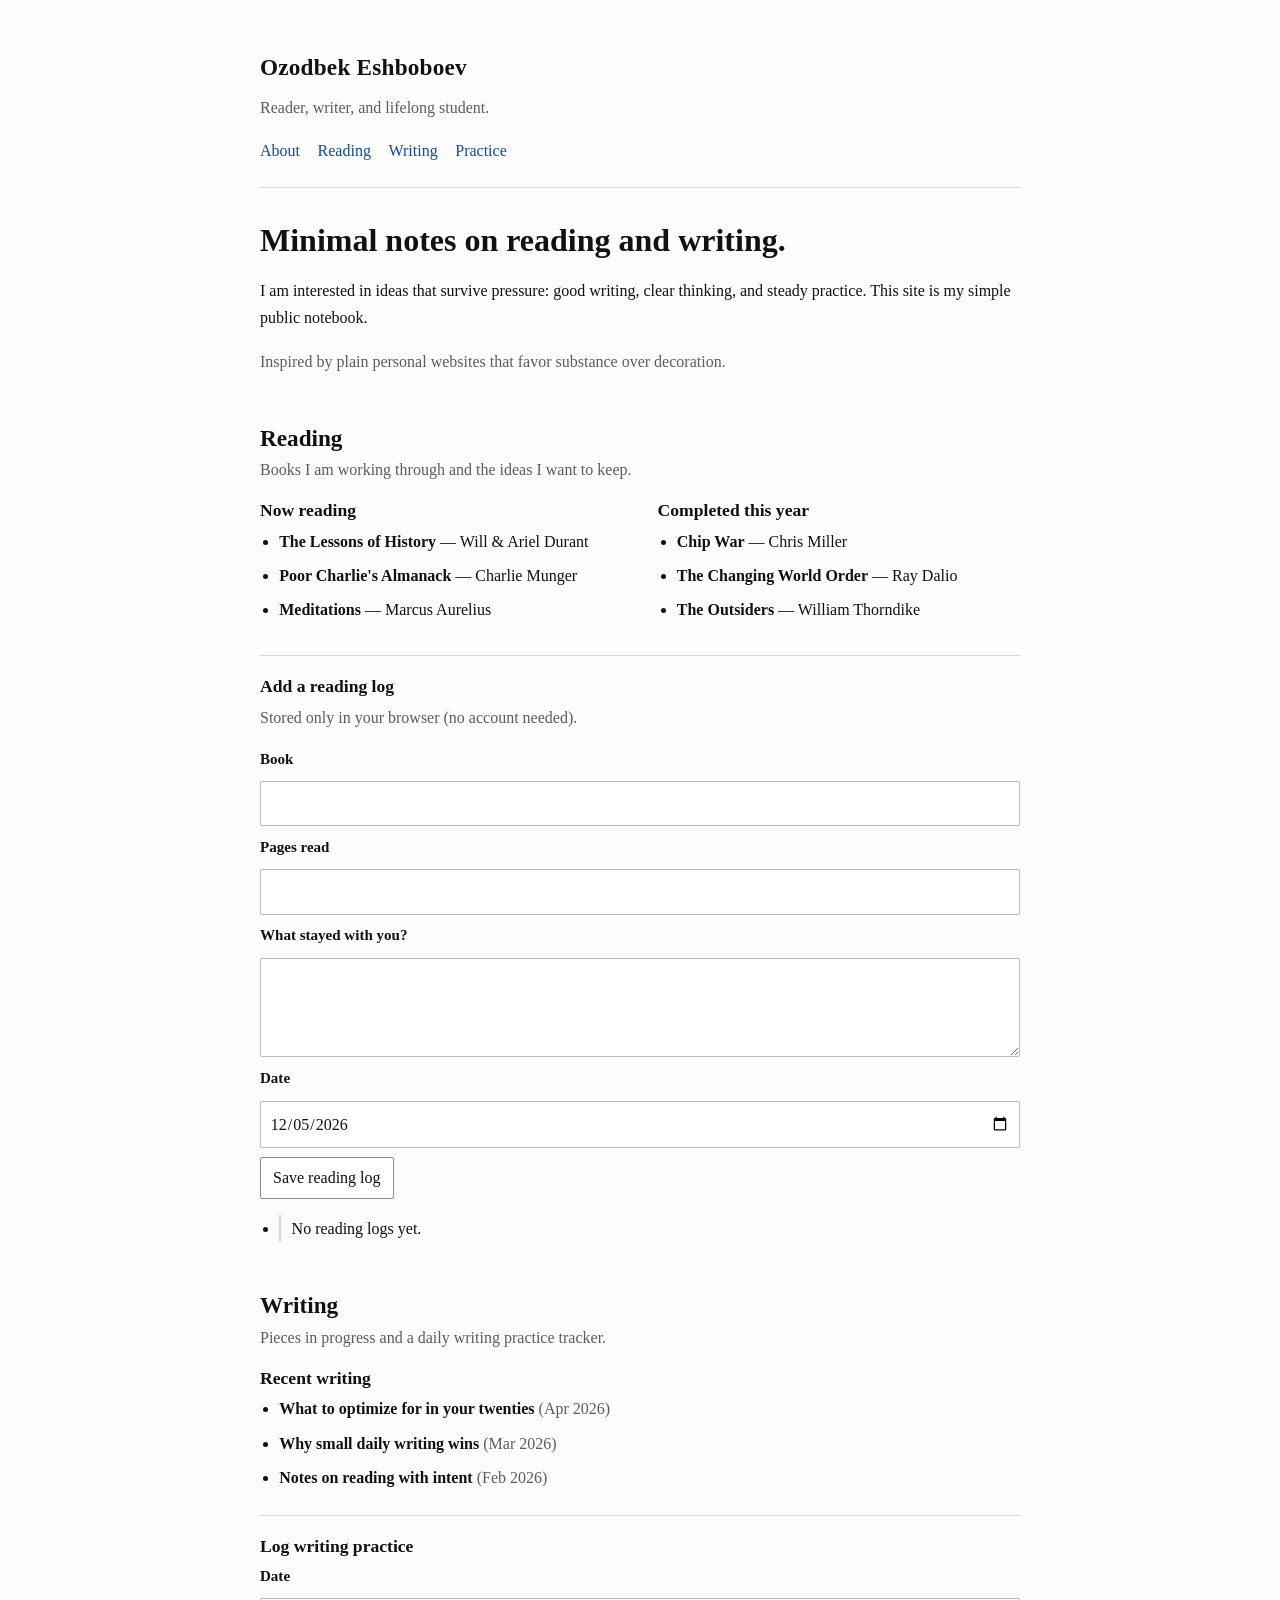
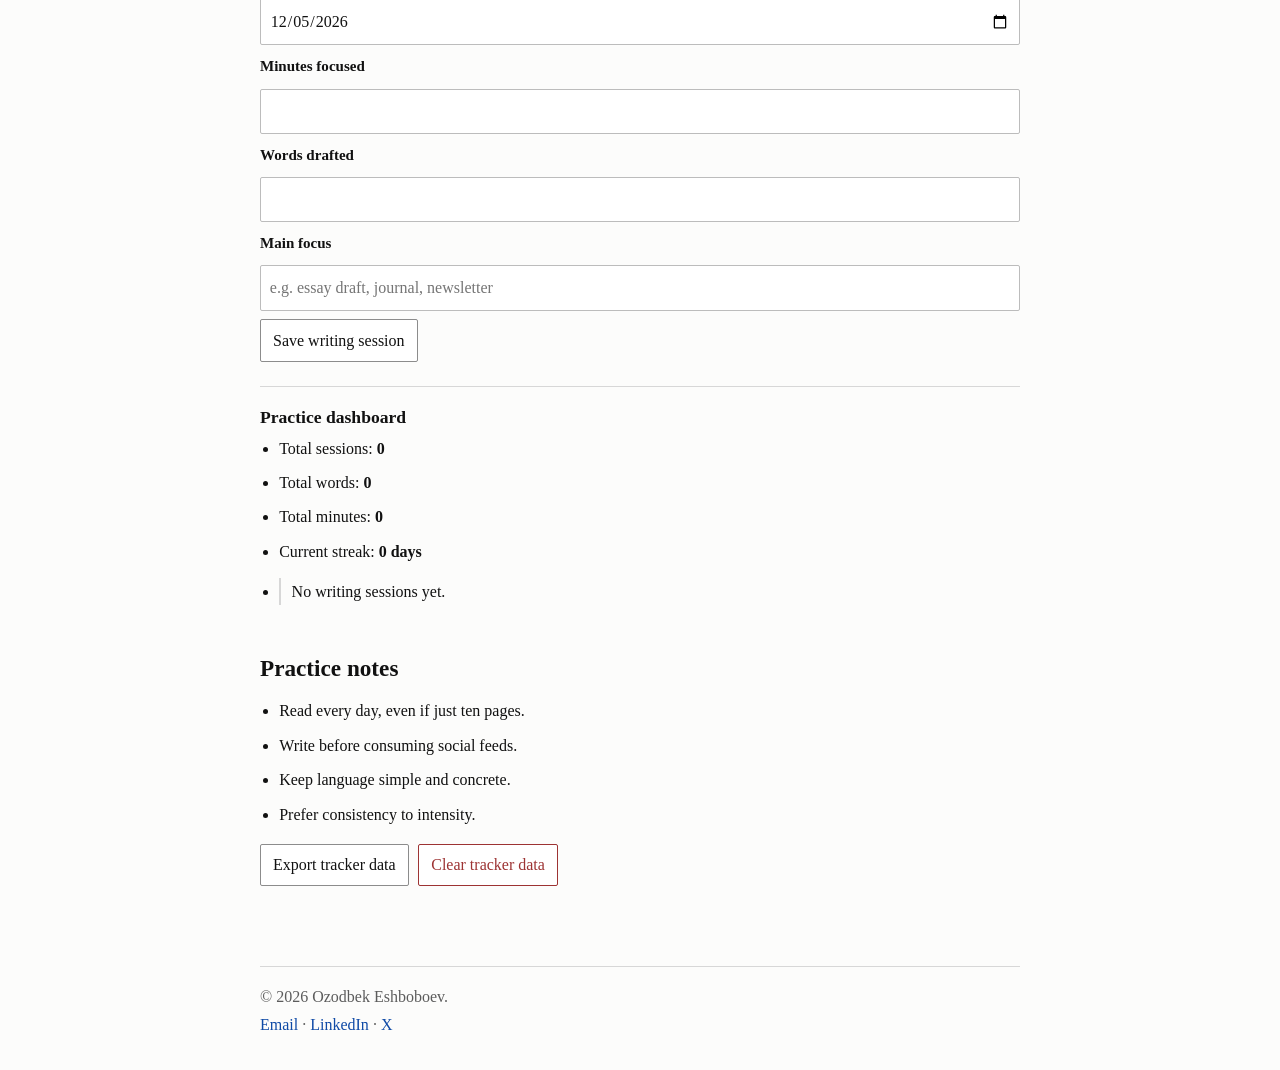
==== commit f54ea568: "Build minimalist personal site with secure local trackers Co-authored-by: ozoodiy <ozoodiy@users.nor" ====
--- a/index.html
+++ b/index.html
@@ -1,824 +1,168 @@
-<!DOCTYPE html>
+<!doctype html>
 <html lang="en">
-<head>
-  <meta charset="UTF-8" />
-  <meta name="viewport" content="width=device-width, initial-scale=1.0" />
-  <title>Ozodiy</title>
-  <link href="https://fonts.googleapis.com/css2?family=Instrument+Sans:ital,wght@0,400;0,500;0,600;0,700;1,400&family=Instrument+Serif:ital@0;1&display=swap" rel="stylesheet" />
-  <style>
-    *, *::before, *::after { box-sizing: border-box; margin: 0; padding: 0; }
+  <head>
+    <meta charset="UTF-8" />
+    <meta name="viewport" content="width=device-width, initial-scale=1.0" />
+    <meta
+      http-equiv="Content-Security-Policy"
+      content="default-src 'self'; script-src 'self'; style-src 'self'; img-src 'self' https: data:; font-src 'self'; connect-src 'self'; object-src 'none'; base-uri 'none'; form-action 'self'; frame-ancestors 'none'; upgrade-insecure-requests"
+    />
+    <meta name="referrer" content="strict-origin-when-cross-origin" />
+    <meta http-equiv="Permissions-Policy" content="geolocation=(), microphone=(), camera=()" />
+    <meta
+      name="description"
+      content="Ozodbek Eshboboev's minimalist website for tracking reading, writing, and daily practice."
+    />
+    <title>Ozodbek Eshboboev</title>
+    <link rel="stylesheet" href="./styles.css" />
+    <script src="./app.js" defer></script>
+  </head>
+  <body>
+    <header class="site-header">
+      <a class="site-title" href="#top">Ozodbek Eshboboev</a>
+      <p class="site-tagline">Reader, writer, and lifelong student.</p>
+      <nav class="site-nav" aria-label="Site sections">
+        <a href="#about">About</a>
+        <a href="#reading">Reading</a>
+        <a href="#writing">Writing</a>
+        <a href="#notes">Practice</a>
+      </nav>
+    </header>
 
-    :root {
-      --bg: #fafaf8;
-      --text: #0f0f0f;
-      --muted: #888;
-      --orange: #e05c00;
-      --border: #e8e6e1;
-    }
+    <main id="top">
+      <section id="about" class="block">
+        <h1>Minimal notes on reading and writing.</h1>
+        <p>
+          I am interested in ideas that survive pressure: good writing, clear thinking, and steady
+          practice. This site is my simple public notebook.
+        </p>
+        <p class="small-note">
+          Inspired by plain personal websites that favor substance over decoration.
+        </p>
+      </section>
 
-    body {
-      background: var(--bg);
-      color: var(--text);
-      font-family: 'Instrument Sans', sans-serif;
-      font-size: 16px;
-      line-height: 1.6;
-      -webkit-font-smoothing: antialiased;
-    }
+      <section id="reading" class="block">
+        <div class="section-head">
+          <h2>Reading</h2>
+          <p class="muted">Books I am working through and the ideas I want to keep.</p>
+        </div>
 
-    a { text-decoration: none; color: inherit; }
+        <div class="two-col">
+          <article>
+            <h3>Now reading</h3>
+            <ul id="now-reading-list" class="plain-list"></ul>
+          </article>
+          <article>
+            <h3>Completed this year</h3>
+            <ul id="finished-reading-list" class="plain-list"></ul>
+          </article>
+        </div>
 
-    header {
-      display: flex;
-      align-items: center;
-      justify-content: space-between;
-      padding: 0 48px;
-      height: 56px;
-      border-bottom: 1px solid var(--border);
-      position: sticky;
-      top: 0;
-      background: var(--bg);
-      z-index: 100;
-    }
+        <article class="log-card">
+          <h3>Add a reading log</h3>
+          <p class="muted">Stored only in your browser (no account needed).</p>
+          <form id="reading-form" autocomplete="off">
+            <label for="reading-title">Book</label>
+            <input id="reading-title" name="title" type="text" maxlength="90" required />
 
-    .logo { font-size: 15px; font-weight: 700; cursor: pointer; color: var(--text); }
-    .logo span { color: var(--orange); }
+            <label for="reading-pages">Pages read</label>
+            <input id="reading-pages" name="pages" type="number" min="1" max="5000" required />
 
-    nav { display: flex; align-items: center; gap: 4px; }
+            <label for="reading-note">What stayed with you?</label>
+            <textarea id="reading-note" name="note" rows="3" maxlength="400" required></textarea>
 
-    nav a {
-      font-size: 13px;
-      font-weight: 500;
-      color: var(--muted);
-      padding: 6px 12px;
-      border-radius: 6px;
-      transition: color 0.15s, background 0.15s;
-      cursor: pointer;
-    }
+            <label for="reading-date">Date</label>
+            <input id="reading-date" name="date" type="date" required />
 
-    nav a:hover { color: var(--text); background: #f0ede8; }
-    nav a.active { color: var(--orange); }
+            <button type="submit">Save reading log</button>
+          </form>
+          <ul id="reading-log-list" class="entry-list"></ul>
+        </article>
+      </section>
 
-    section { display: none; }
-    section.active { display: block; }
+      <section id="writing" class="block">
+        <div class="section-head">
+          <h2>Writing</h2>
+          <p class="muted">Pieces in progress and a daily writing practice tracker.</p>
+        </div>
 
-    .wrap {
-      max-width: 800px;
-      margin: 0 auto;
-      padding: 64px 48px 96px;
-    }
+        <article>
+          <h3>Recent writing</h3>
+          <ul id="writing-piece-list" class="plain-list"></ul>
+        </article>
 
-    /* ── Home ── */
-    .home-hero { padding-top: 16px; margin-bottom: 64px; }
+        <article class="log-card">
+          <h3>Log writing practice</h3>
+          <form id="writing-form" autocomplete="off">
+            <label for="writing-date">Date</label>
+            <input id="writing-date" name="date" type="date" required />
 
-    .home-name {
-      font-size: 13px;
-      font-weight: 600;
-      letter-spacing: 0.08em;
-      text-transform: uppercase;
-      color: var(--muted);
-      margin-bottom: 20px;
-    }
+            <label for="writing-minutes">Minutes focused</label>
+            <input id="writing-minutes" name="minutes" type="number" min="5" max="720" required />
 
-    .home-h1 {
-      font-family: 'Instrument Serif', serif;
-      font-size: 56px;
-      font-weight: 400;
-      line-height: 1.08;
-      letter-spacing: -0.02em;
-      margin-bottom: 28px;
-    }
+            <label for="writing-words">Words drafted</label>
+            <input id="writing-words" name="words" type="number" min="1" max="25000" required />
 
-    .home-h1 .orange { font-style: italic; color: var(--orange); }
+            <label for="writing-focus">Main focus</label>
+            <input
+              id="writing-focus"
+              name="focus"
+              type="text"
+              maxlength="80"
+              placeholder="e.g. essay draft, journal, newsletter"
+              required
+            />
 
-    .home-bio {
-      font-size: 17px;
-      color: #555;
-      max-width: 500px;
-      line-height: 1.75;
-      margin-bottom: 36px;
-    }
+            <button type="submit">Save writing session</button>
+          </form>
+        </article>
 
-    .home-nav-pills { display: flex; flex-wrap: wrap; gap: 8px; }
+        <article class="log-card">
+          <h3>Practice dashboard</h3>
+          <ul class="stats-list">
+            <li>Total sessions: <strong id="stat-sessions">0</strong></li>
+            <li>Total words: <strong id="stat-words">0</strong></li>
+            <li>Total minutes: <strong id="stat-minutes">0</strong></li>
+            <li>Current streak: <strong id="stat-streak">0 days</strong></li>
+          </ul>
+          <ul id="writing-log-list" class="entry-list"></ul>
+        </article>
+      </section>
 
-    .pill {
-      font-size: 13px;
-      font-weight: 600;
-      padding: 8px 18px;
-      border-radius: 100px;
-      border: 1.5px solid var(--border);
-      color: var(--text);
-      cursor: pointer;
-      transition: border-color 0.15s, color 0.15s;
-    }
+      <section id="notes" class="block">
+        <div class="section-head">
+          <h2>Practice notes</h2>
+        </div>
+        <ul class="plain-list">
+          <li>Read every day, even if just ten pages.</li>
+          <li>Write before consuming social feeds.</li>
+          <li>Keep language simple and concrete.</li>
+          <li>Prefer consistency to intensity.</li>
+        </ul>
 
-    .pill:hover { border-color: var(--orange); color: var(--orange); }
+        <div class="button-row">
+          <button id="export-data" type="button">Export tracker data</button>
+          <button id="reset-data" class="danger" type="button">Clear tracker data</button>
+        </div>
+        <p id="status-message" class="muted" aria-live="polite"></p>
+      </section>
+    </main>
 
-    .section-label {
-      font-size: 11px;
-      font-weight: 700;
-      letter-spacing: 0.12em;
-      text-transform: uppercase;
-      color: var(--muted);
-      margin-bottom: 24px;
-    }
+    <footer class="site-footer">
+      <p>&copy; <span id="current-year"></span> Ozodbek Eshboboev.</p>
+      <p>
+        <a href="mailto:oeshboboev@gmail.com">Email</a>
+        &middot;
+        <a href="https://www.linkedin.com/in/oeshboboev/" target="_blank" rel="noopener noreferrer">LinkedIn</a>
+        &middot;
+        <a href="https://x.com/ozoodiy" target="_blank" rel="noopener noreferrer">X</a>
+      </p>
+    </footer>
 
-    /* ── Home book grid (3D, unchanged) ── */
-    .book-grid {
-      display: grid;
-      grid-template-columns: repeat(auto-fill, minmax(100px, 1fr));
-      gap: 28px 20px;
-    }
-
-    .book-scene { perspective: 600px; }
-
-    .book-3d {
-      position: relative;
-      width: 100%;
-      aspect-ratio: 2/3;
-      transform-style: preserve-3d;
-      transform: rotateY(-18deg);
-      transition: transform 0.35s ease;
-      cursor: pointer;
-    }
-
-    .book-scene:hover .book-3d { transform: rotateY(-4deg) translateY(-4px); }
-
-    .book-face {
-      position: absolute;
-      inset: 0;
-      border-radius: 2px 4px 4px 2px;
-      overflow: hidden;
-      box-shadow: 6px 6px 20px rgba(0,0,0,0.18), 2px 2px 6px rgba(0,0,0,0.10);
-    }
-
-    .book-face img { width: 100%; height: 100%; object-fit: cover; display: block; }
-
-    .book-spine {
-      position: absolute;
-      top: 0; left: -10px;
-      width: 10px; height: 100%;
-      background: linear-gradient(to right, #bbb, #ddd);
-      transform: rotateY(-90deg);
-      transform-origin: right center;
-      border-radius: 2px 0 0 2px;
-    }
-
-    .book-reflection {
-      position: absolute;
-      bottom: -36%; left: 0;
-      width: 100%; height: 36%;
-      overflow: hidden;
-      transform: scaleY(-1);
-      opacity: 0.18;
-      pointer-events: none;
-    }
-
-    .book-reflection img { width: 100%; height: 100%; object-fit: cover; display: block; }
-
-    .book-title-sm {
-      font-size: 11px;
-      font-weight: 500;
-      margin-top: 44px;
-      line-height: 1.3;
-      color: var(--muted);
-    }
-
-    /* ── Page heading ── */
-    .page-hd {
-      margin-bottom: 40px;
-      padding-bottom: 20px;
-      border-bottom: 1px solid var(--border);
-      display: flex;
-      align-items: baseline;
-      gap: 16px;
-    }
-
-    .page-hd h1 {
-      font-family: 'Instrument Serif', serif;
-      font-size: 40px;
-      font-weight: 400;
-      letter-spacing: -0.02em;
-    }
-
-    .page-hd .count { font-size: 12px; color: var(--muted); font-weight: 500; }
-
-    /* ── Horizontal bookshelf ── */
-    .bookshelf-outer {
-      position: relative;
-    }
-
-    /* fade edges */
-    .bookshelf-outer::before,
-    .bookshelf-outer::after {
-      content: '';
-      position: absolute;
-      top: 0; bottom: 24px;
-      width: 48px;
-      z-index: 2;
-      pointer-events: none;
-    }
-    .bookshelf-outer::before { left: 0; background: linear-gradient(to right, var(--bg), transparent); }
-    .bookshelf-outer::after  { right: 0; background: linear-gradient(to left, var(--bg), transparent); }
-
-    .bookshelf-scroll {
-      display: flex;
-      flex-direction: row;
-      align-items: flex-end;
-      gap: 10px;
-      overflow-x: auto;
-      padding: 20px 48px 0;
-      margin: 0 -48px;
-      scrollbar-width: none;
-      -ms-overflow-style: none;
-      cursor: grab;
-    }
-
-    .bookshelf-scroll::-webkit-scrollbar { display: none; }
-    .bookshelf-scroll:active { cursor: grabbing; }
-
-    /* shelf line below books */
-    .bookshelf-rail {
-      height: 6px;
-      background: var(--border);
-      border-radius: 3px;
-      margin: 0 0 4px;
-    }
-
-    .shelf-book {
-      flex: 0 0 auto;
-      width: 90px;
-      cursor: pointer;
-      display: flex;
-      flex-direction: column;
-      align-items: center;
-      gap: 0;
-      transition: transform 0.2s ease;
-      user-select: none;
-    }
-
-    .shelf-book:hover { transform: translateY(-6px); }
-
-    .shelf-book-cover {
-      width: 90px;
-      height: 135px;
-      border-radius: 2px 4px 4px 2px;
-      overflow: hidden;
-      border-left: 3px solid rgba(0,0,0,0.12);
-      box-shadow: 3px 3px 10px rgba(0,0,0,0.18), 1px 1px 4px rgba(0,0,0,0.10);
-    }
-
-    .shelf-book-cover img {
-      width: 100%;
-      height: 100%;
-      object-fit: cover;
-      display: block;
-      pointer-events: none;
-    }
-
-    /* ── Reading detail view ── */
-    #reading-detail { display: none; }
-    #reading-detail.active { display: block; }
-    #reading-list.hidden { display: none; }
-
-    .back-btn {
-      display: inline-flex;
-      align-items: center;
-      gap: 6px;
-      font-size: 13px;
-      font-weight: 500;
-      color: var(--muted);
-      cursor: pointer;
-      margin-bottom: 40px;
-      transition: color 0.15s;
-    }
-
-    .back-btn:hover { color: var(--orange); }
-
-    .detail-layout {
-      display: flex;
-      align-items: flex-start;
-      gap: 40px;
-      margin-bottom: 40px;
-    }
-
-    .detail-cover {
-      flex: 0 0 160px;
-      width: 160px;
-      aspect-ratio: 2/3;
-      border-radius: 2px 5px 5px 2px;
-      overflow: hidden;
-      border-left: 5px solid rgba(0,0,0,0.10);
-      box-shadow: 6px 8px 28px rgba(0,0,0,0.18);
-    }
-
-    .detail-cover img { width: 100%; height: 100%; object-fit: cover; display: block; }
-
-    .detail-meta { flex: 1; padding-top: 4px; }
-
-    .detail-title {
-      font-family: 'Instrument Serif', serif;
-      font-size: 30px;
-      font-weight: 400;
-      letter-spacing: -0.02em;
-      line-height: 1.18;
-      margin-bottom: 12px;
-    }
-
-    .detail-byline {
-      font-size: 14px;
-      color: var(--muted);
-      margin-bottom: 4px;
-    }
-
-    .detail-rating {
-      display: inline-flex;
-      align-items: center;
-      font-size: 13px;
-      font-weight: 600;
-      color: var(--orange);
-      background: #fdf0e8;
-      border-radius: 100px;
-      padding: 4px 12px;
-      margin-top: 10px;
-    }
-
-    .detail-divider {
-      border: none;
-      border-top: 1px solid var(--border);
-      margin: 32px 0;
-    }
-
-    .detail-review {
-      font-size: 16px;
-      color: #444;
-      line-height: 1.85;
-      max-width: 580px;
-    }
-
-    /* ── Writing ── */
-    .writing-list { display: flex; flex-direction: column; }
-
-    .writing-item {
-      display: grid;
-      grid-template-columns: 1fr auto;
-      align-items: center;
-      gap: 16px;
-      padding: 20px 0;
-      border-bottom: 1px solid var(--border);
-      cursor: pointer;
-    }
-
-    .writing-item:first-child { border-top: 1px solid var(--border); }
-    .writing-item:hover .wi-title { color: var(--orange); }
-
-    .wi-title { font-size: 17px; font-weight: 500; line-height: 1.35; transition: color 0.15s; }
-    .wi-tag { display: inline-block; font-size: 10px; font-weight: 700; letter-spacing: 0.1em; text-transform: uppercase; color: var(--muted); margin-top: 4px; }
-    .wi-date { font-size: 12px; color: var(--muted); font-weight: 500; white-space: nowrap; }
-
-    /* ── Speaking ── */
-    .speaking-list { display: flex; flex-direction: column; gap: 40px; }
-    .speaking-item { display: grid; grid-template-columns: 90px 1fr; gap: 24px; }
-    .si-date { font-size: 12px; font-weight: 600; color: var(--muted); letter-spacing: 0.04em; padding-top: 2px; }
-    .si-title { font-size: 18px; font-weight: 600; margin-bottom: 6px; }
-    .si-desc { font-size: 15px; color: #666; line-height: 1.65; }
-
-    /* ── Topics ── */
-    .topic-list { display: flex; flex-direction: column; }
-    .topic-item { padding: 32px 0; border-bottom: 1px solid var(--border); }
-    .topic-item:first-child { border-top: 1px solid var(--border); }
-    .ti-label { font-size: 10px; font-weight: 700; letter-spacing: 0.12em; text-transform: uppercase; color: var(--orange); margin-bottom: 8px; }
-    .ti-title { font-family: 'Instrument Serif', serif; font-size: 24px; font-weight: 400; margin-bottom: 12px; letter-spacing: -0.01em; }
-    .ti-body { font-size: 15px; color: #555; max-width: 560px; line-height: 1.75; }
-
-    /* ── Footer ── */
-    footer {
-      border-top: 1px solid var(--border);
-      padding: 24px 48px;
-      display: flex;
-      justify-content: space-between;
-      align-items: center;
-    }
-
-    .footer-brand { font-size: 13px; font-weight: 700; color: var(--text); }
-    .footer-brand span { color: var(--orange); }
-
-    .footer-links { display: flex; gap: 6px; }
-
-    .footer-links a {
-      font-size: 13px;
-      font-weight: 500;
-      color: var(--muted);
-      padding: 6px 12px;
-      border-radius: 6px;
-      transition: color 0.15s, background 0.15s;
-    }
-
-    .footer-links a:hover { color: var(--text); background: #f0ede8; }
-
-    @media (max-width: 640px) {
-      header { padding: 0 20px; }
-      .wrap { padding: 40px 20px 64px; }
-      .home-h1 { font-size: 38px; }
-      .speaking-item { grid-template-columns: 1fr; gap: 4px; }
-      footer { padding: 20px; flex-direction: column; gap: 12px; }
-      .detail-layout { flex-direction: column; gap: 24px; }
-      .detail-cover { flex: 0 0 130px; width: 130px; }
-      .bookshelf-scroll { padding: 20px 20px 0; margin: 0 -20px; }
-    }
-  </style>
-</head>
-<body>
-
-<header>
-  <div class="logo" onclick="showSection('home')">Ozodiy<span>.</span></div>
-  <nav>
-    <a onclick="showSection('reading')" id="nav-reading">Reading</a>
-    <a onclick="showSection('writing')" id="nav-writing">Writing</a>
-    <a onclick="showSection('speaking')" id="nav-speaking">Speaking</a>
-    <a onclick="showSection('geo')" id="nav-geo">Geopolitics</a>
-    <a onclick="showSection('invest')" id="nav-invest">Investments</a>
-  </nav>
-</header>
-
-<!-- HOME -->
-<section id="home" class="active">
-  <div class="wrap">
-    <div class="home-hero">
-      <div class="home-name">Ozodbek Eshboboev</div>
-      <h1 class="home-h1">
-        Studying the logic<br>
-        of <span class="orange">geopolitics<br>
-        &amp; markets.</span>
-      </h1>
-      <p class="home-bio">
-        I study Political Science and Economics at Amherst. I am from Uzbekistan. I am trying to understand how wars and power shifts reshape Central Asian economies and security.
+    <noscript>
+      <p class="noscript-warning">
+        JavaScript is disabled. Reading and writing trackers need JavaScript and local storage.
       </p>
-      <div class="home-nav-pills">
-        <div class="pill" onclick="showSection('reading')">Reading</div>
-        <div class="pill" onclick="showSection('writing')">Writing</div>
-        <div class="pill" onclick="showSection('invest')">Investments</div>
-        <div class="pill" onclick="showSection('geo')">Geopolitics</div>
-        <div class="pill" onclick="showSection('speaking')">Speaking</div>
-      </div>
-    </div>
-
-    <div class="section-label">Recently read</div>
-    <div class="book-grid" id="home-books"></div>
-  </div>
-</section>
-
-<!-- READING -->
-<section id="reading">
-  <div class="wrap">
-
-    <!-- Shelf list view -->
-    <div id="reading-list">
-      <div class="page-hd">
-        <h1>Reading</h1>
-        <span class="count" id="book-count"></span>
-      </div>
-      <div class="bookshelf-outer">
-        <div class="bookshelf-scroll" id="bookshelf-scroll"></div>
-      </div>
-      <div class="bookshelf-rail"></div>
-    </div>
-
-    <!-- Detail view -->
-    <div id="reading-detail">
-      <div class="back-btn" onclick="closeDetail()">&#8592; All books</div>
-      <div class="detail-layout">
-        <div class="detail-cover">
-          <img id="detail-img" src="" alt="" />
-        </div>
-        <div class="detail-meta">
-          <div class="detail-title" id="detail-title"></div>
-          <div class="detail-byline" id="detail-author"></div>
-          <div class="detail-byline" id="detail-date"></div>
-          <div class="detail-rating" id="detail-rating"></div>
-        </div>
-      </div>
-      <hr class="detail-divider" />
-      <div class="detail-review" id="detail-review"></div>
-    </div>
-
-  </div>
-</section>
-
-<!-- WRITING -->
-<section id="writing">
-  <div class="wrap">
-    <div class="page-hd"><h1>Writing</h1></div>
-    <div class="writing-list">
-      <div class="writing-item">
-        <div>
-          <div class="wi-title">What the bazaar taught me about negotiation</div>
-          <div class="wi-tag">Personal</div>
-        </div>
-        <div class="wi-date">Mar 2025</div>
-      </div>
-      <div class="writing-item">
-        <div>
-          <div class="wi-title">Why Central Asia is the next frontier for private capital</div>
-          <div class="wi-tag">Investments</div>
-        </div>
-        <div class="wi-date">Feb 2025</div>
-      </div>
-      <div class="writing-item">
-        <div>
-          <div class="wi-title">On being an international student at an American college</div>
-          <div class="wi-tag">Personal</div>
-        </div>
-        <div class="wi-date">Jan 2025</div>
-      </div>
-      <div class="writing-item">
-        <div>
-          <div class="wi-title">Political risk as an asset class</div>
-          <div class="wi-tag">Geopolitics</div>
-        </div>
-        <div class="wi-date">Dec 2024</div>
-      </div>
-      <div class="writing-item">
-        <div>
-          <div class="wi-title">The compound effect: one year of consistent work</div>
-          <div class="wi-tag">Personal</div>
-        </div>
-        <div class="wi-date">Nov 2024</div>
-      </div>
-    </div>
-  </div>
-</section>
-
-<!-- SPEAKING -->
-<section id="speaking">
-  <div class="wrap">
-    <div class="page-hd"><h1>Speaking</h1></div>
-    <div class="speaking-list">
-      <div class="speaking-item">
-        <div class="si-date">Apr 2025</div>
-        <div>
-          <div class="si-title">Global Culture Fair — Uzbekistan</div>
-          <div class="si-desc">Represented Uzbekistan at Amherst's annual culture fair. Organized the booth, prizes, and wrote a promotional post for 1,500+ Telegram subscribers.</div>
-        </div>
-      </div>
-      <div class="speaking-item">
-        <div class="si-date">Mar 2025</div>
-        <div>
-          <div class="si-title">Political Studies Debate</div>
-          <div class="si-desc">Argued the case for increased Western engagement in Central Asia. Judged by Amherst faculty.</div>
-        </div>
-      </div>
-      <div class="speaking-item">
-        <div class="si-date">Jan 2025</div>
-        <div>
-          <div class="si-title">College Admissions Talk — Tashkent</div>
-          <div class="si-desc">Spoke to high school students in Uzbekistan about navigating US admissions, financial aid, and life as an international student.</div>
-        </div>
-      </div>
-    </div>
-  </div>
-</section>
-
-<!-- GEOPOLITICS -->
-<section id="geo">
-  <div class="wrap">
-    <div class="page-hd"><h1>Geopolitics</h1></div>
-    <div class="topic-list">
-      <div class="topic-item">
-        <div class="ti-label">Focus Area</div>
-        <div class="ti-title">Central Asia &amp; Competing Powers</div>
-        <div class="ti-body">The five Central Asian republics sit at the intersection of Russian, Chinese, and Western influence. I study how these competing pressures shape policy, trade routes, and investment climates across the region.</div>
-      </div>
-      <div class="topic-item">
-        <div class="ti-label">Focus Area</div>
-        <div class="ti-title">Political Risk Analysis</div>
-        <div class="ti-body">How do investors price instability? I am drawn to the tools like scenario analysis, regime mapping, and sanctions tracking that help capital allocators operate in frontier and emerging markets.</div>
-      </div>
-      <div class="topic-item">
-        <div class="ti-label">Currently Reading</div>
-        <div class="ti-title">The Changing World Order — Ray Dalio</div>
-        <div class="ti-body">Dalio's framework for understanding how empires rise and fall through debt cycles and internal conflict. A useful lens for thinking about Uzbekistan's positioning in a multipolar world.</div>
-      </div>
-    </div>
-  </div>
-</section>
-
-<!-- INVESTMENTS -->
-<section id="invest">
-  <div class="wrap">
-    <div class="page-hd"><h1>Investments</h1></div>
-    <div class="topic-list">
-      <div class="topic-item">
-        <div class="ti-label">Focus</div>
-        <div class="ti-title">Emerging Market Equities</div>
-        <div class="ti-body">I study businesses in markets where public information is thin and local knowledge matters. My interest is in companies with durable competitive advantages in fast-growing, under-researched regions.</div>
-      </div>
-      <div class="topic-item">
-        <div class="ti-label">Framework</div>
-        <div class="ti-title">Value Investing with a Geopolitical Lens</div>
-        <div class="ti-body">Munger and Buffett's mental models applied to markets where political risk and currency volatility change the math. I am learning to price what most analysts ignore.</div>
-      </div>
-      <div class="topic-item">
-        <div class="ti-label">Currently Reading</div>
-        <div class="ti-title">One Up on Wall Street — Peter Lynch</div>
-        <div class="ti-body">Lynch's argument that individual investors spot consumer trends before professionals. I apply this to patterns I observe living between two very different economies.</div>
-      </div>
-    </div>
-  </div>
-</section>
-
-<footer>
-  <div class="footer-brand">Ozodiy<span>.</span></div>
-  <div class="footer-links">
-    <a href="https://t.me/ozoodiy" target="_blank">Telegram</a>
-    <a href="https://linkedin.com/in/oeshboboev" target="_blank">LinkedIn</a>
-    <a href="https://twitter.com/ozoodiy" target="_blank">Twitter</a>
-  </div>
-</footer>
-
-<script>
-  const books = [
-    {
-      title: "Zero to One",
-      author: "Peter Thiel",
-      date: "March 2025",
-      rating: 9,
-      cover: "https://m.media-amazon.com/images/I/51zGCdRQXOL._AC_UF894,1000_QL80_.jpg",
-      review: "One of the clearest frameworks for thinking about startups and monopoly power. Thiel argues that competition is for losers — every great business builds something unique. The contrast between horizontal and vertical progress stuck with me, especially thinking about how Central Asian economies could leapfrog through technology rather than copying Western models step by step."
-    },
-    {
-      title: "Poor Charlie's Almanack",
-      author: "Charlie Munger",
-      date: "February 2025",
-      rating: 10,
-      cover: "https://m.media-amazon.com/images/I/81vgkcr86iL._AC_UF1000,1000_QL80_.jpg",
-      review: "The best single book on thinking clearly. Munger's latticework of mental models — inversion, second-order thinking, Lollapalooza effects — changed how I approach every problem. Required reading for anyone trying to understand complex systems, whether markets or geopolitics."
-    },
-    {
-      title: "The Outsiders",
-      author: "William Thorndike",
-      date: "January 2025",
-      rating: 8,
-      cover: "https://m.media-amazon.com/images/I/61Cth988JcL._AC_UF1000,1000_QL80_.jpg",
-      review: "Eight CEOs who outperformed the market by ignoring Wall Street and focusing on capital allocation. The through-line is that great operators are also great capital allocators — they know when to invest, when to buy back stock, and when to wait. A useful lens for evaluating management quality in emerging market companies."
-    },
-    {
-      title: "7 Powers",
-      author: "Hamilton Helmer",
-      date: "December 2024",
-      rating: 9,
-      cover: "https://m.media-amazon.com/images/I/61ZScoZzPLL._AC_UF1000,1000_QL80_.jpg",
-      review: "The most rigorous framework for business strategy I have read. Helmer identifies seven sources of durable competitive advantage — from network effects to cornered resources. Particularly useful for thinking about which businesses can survive in high-competition frontier markets."
-    },
-    {
-      title: "The Changing World Order",
-      author: "Ray Dalio",
-      date: "November 2024",
-      rating: 8,
-      cover: "https://m.media-amazon.com/images/I/41c7pa262UL._SX327_BO1,204,203,200_.jpg",
-      review: "Dalio maps the rise and fall of empires through debt cycles, internal conflict, and shifts in reserve currency dominance. The framework is imperfect but the pattern-recognition is valuable. Uzbekistan is navigating exactly the kind of multipolar transition Dalio describes — caught between a declining Russian sphere and a rising Chinese one."
-    },
-    {
-      title: "Antifragile",
-      author: "Nassim Taleb",
-      date: "October 2024",
-      rating: 8,
-      cover: "https://m.media-amazon.com/images/I/61cmwTmON3L._AC_UF1000,1000_QL80_.jpg",
-      review: "Taleb's argument that some systems benefit from volatility and disorder. The concept of antifragility reframes how I think about risk — not just how to survive uncertainty but how to position for it. Relevant to investing in frontier markets, where volatility is high and most participants are flight-prone."
-    },
-    {
-      title: "One Up on Wall Street",
-      author: "Peter Lynch",
-      date: "September 2024",
-      rating: 7,
-      cover: "https://m.media-amazon.com/images/I/71Ku4UmSM3L._AC_UF1000,1000_QL80_.jpg",
-      review: "Lynch argues individual investors have an edge over professionals because they observe consumer trends firsthand. Living between Uzbekistan and the US, I notice things that no analyst sitting in New York would catch. This book gave me confidence that local knowledge is a real edge, not just an anecdote."
-    },
-    {
-      title: "Ego is the Enemy",
-      author: "Ryan Holiday",
-      date: "August 2024",
-      rating: 7,
-      cover: "https://m.media-amazon.com/images/I/41ET8OFVFCL.jpg",
-      review: "A useful reminder that ambition untempered by humility becomes self-defeating. Holiday draws on historical figures to show how ego derails even the most talented people at critical moments. Short, direct, and easy to revisit."
-    },
-    {
-      title: "Almanack of Naval Ravikant",
-      author: "Eric Jorgenson",
-      date: "July 2024",
-      rating: 8,
-      cover: "https://images-na.ssl-images-amazon.com/images/S/compressed.photo.goodreads.com/books/1598011736i/54898389.jpg",
-      review: "A collection of Naval's thinking on wealth, happiness, and leverage. The ideas on specific knowledge and permissionless leverage were particularly resonant — the argument that the internet allows anyone to build a following around a genuine edge, regardless of where they come from."
-    },
-    {
-      title: "Common Stocks & Uncommon Profits",
-      author: "Philip Fisher",
-      date: "June 2024",
-      rating: 8,
-      cover: "https://m.media-amazon.com/images/I/61tzuAYGKqL._AC_UF1000,1000_QL80_.jpg",
-      review: "Fisher's scuttlebutt method — talking to employees, customers, and competitors before investing — is even more valuable in frontier markets where financial disclosures are thin. The qualitative approach to identifying great businesses complements Munger's mental models well."
-    },
-    {
-      title: "Chip War",
-      author: "Chris Miller",
-      date: "May 2024",
-      rating: 9,
-      cover: "https://m.media-amazon.com/images/I/71hMs9v7P6L._AC_UF1000,1000_QL80_.jpg",
-      review: "The best account of how semiconductors became the defining geopolitical resource of our era. Miller traces how a handful of companies and governments came to control the choke points of the global economy. Essential context for understanding US-China tensions and what it means for every country in between — including Central Asia."
-    },
-    {
-      title: "The Lessons of History",
-      author: "Will & Ariel Durant",
-      date: "April 2024",
-      rating: 9,
-      cover: "https://m.media-amazon.com/images/I/61hTpG9gLFL._AC_UF1000,1000_QL80_DpWeblab_.jpg",
-      review: "One hundred pages that compress the Durants' eleven-volume series into the clearest possible view of what history actually teaches. Their conclusion — that human nature changes slowly, that inequality is persistent, that freedom requires eternal vigilance — reads differently when you come from a country that only gained independence in 1991."
-    },
-  ];
-
-  /* ── Home grid (3D, unchanged) ── */
-  function bookHTML(b) {
-    return `
-      <div class="book-scene">
-        <div class="book-3d">
-          <div class="book-face">
-            <img src="${b.cover}" alt="${b.title}" loading="lazy" />
-          </div>
-          <div class="book-spine"></div>
-          <div class="book-reflection">
-            <img src="${b.cover}" alt="" loading="lazy" />
-          </div>
-        </div>
-        <div class="book-title-sm">${b.title}</div>
-      </div>
-    `;
-  }
-
-  function renderBooks(id, count) {
-    const list = count ? books.slice(0, count) : books;
-    document.getElementById(id).innerHTML = list.map(bookHTML).join('');
-  }
-
-  renderBooks('home-books', 6);
-  document.getElementById('book-count').textContent = books.length + ' books';
-
-  /* ── Horizontal bookshelf ── */
-  function renderShelf() {
-    document.getElementById('bookshelf-scroll').innerHTML = books.map((b, i) => `
-      <div class="shelf-book" onclick="openDetail(${i})">
-        <div class="shelf-book-cover">
-          <img src="${b.cover}" alt="${b.title}" loading="lazy" draggable="false" />
-        </div>
-      </div>
-    `).join('');
-  }
-
-  renderShelf();
-
-  /* drag-to-scroll */
-  const scroll = document.getElementById('bookshelf-scroll');
-  let isDown = false, startX, scrollLeft;
-  scroll.addEventListener('mousedown', e => { isDown = true; startX = e.pageX - scroll.offsetLeft; scrollLeft = scroll.scrollLeft; });
-  scroll.addEventListener('mouseleave', () => isDown = false);
-  scroll.addEventListener('mouseup', () => isDown = false);
-  scroll.addEventListener('mousemove', e => {
-    if (!isDown) return;
-    e.preventDefault();
-    const x = e.pageX - scroll.offsetLeft;
-    scroll.scrollLeft = scrollLeft - (x - startX) * 1.5;
-  });
-
-  /* ── Detail view ── */
-  function openDetail(idx) {
-    const b = books[idx];
-    document.getElementById('detail-img').src = b.cover;
-    document.getElementById('detail-img').alt = b.title;
-    document.getElementById('detail-title').textContent = b.title;
-    document.getElementById('detail-author').textContent = 'By ' + b.author;
-    document.getElementById('detail-date').textContent = 'Read: ' + b.date;
-    document.getElementById('detail-rating').textContent = b.rating + ' / 10';
-    document.getElementById('detail-review').textContent = b.review;
-
-    document.getElementById('reading-list').classList.add('hidden');
-    document.getElementById('reading-detail').classList.add('active');
-    window.scrollTo(0, 0);
-  }
-
-  function closeDetail() {
-    document.getElementById('reading-detail').classList.remove('active');
-    document.getElementById('reading-list').classList.remove('hidden');
-  }
-
-  /* ── Navigation ── */
-  function showSection(id) {
-    document.querySelectorAll('section').forEach(s => s.classList.remove('active'));
-    document.querySelectorAll('nav a').forEach(a => a.classList.remove('active'));
-    document.getElementById(id).classList.add('active');
-    const nav = document.getElementById('nav-' + id);
-    if (nav) nav.classList.add('active');
-    closeDetail();
-    window.scrollTo(0, 0);
-  }
-</script>
-
-</body>
+    </noscript>
+  </body>
 </html>
--- a/styles.css
+++ b/styles.css
@@ -0,0 +1,247 @@
+:root {
+  --bg: #fcfcfb;
+  --text: #111111;
+  --muted: #5c5c5c;
+  --line: #d7d7d7;
+  --link: #0f4aa6;
+  --link-hover: #08347c;
+}
+
+*,
+*::before,
+*::after {
+  box-sizing: border-box;
+}
+
+html {
+  scroll-behavior: smooth;
+}
+
+body {
+  margin: 0;
+  color: var(--text);
+  background: var(--bg);
+  font-family: Georgia, "Times New Roman", Times, serif;
+  line-height: 1.7;
+}
+
+a {
+  color: var(--link);
+  text-decoration: none;
+}
+
+a:hover,
+a:focus-visible {
+  color: var(--link-hover);
+  text-decoration: underline;
+}
+
+.site-header,
+main,
+.site-footer {
+  width: min(760px, calc(100vw - 3rem));
+  margin: 0 auto;
+}
+
+.site-header {
+  padding: 3rem 0 1.4rem;
+  border-bottom: 1px solid var(--line);
+}
+
+.site-title {
+  display: inline-block;
+  color: var(--text);
+  font-size: 1.45rem;
+  font-weight: 700;
+  letter-spacing: 0.01em;
+}
+
+.site-tagline {
+  margin: 0.4rem 0 1rem;
+  color: var(--muted);
+}
+
+.site-nav {
+  display: flex;
+  flex-wrap: wrap;
+  gap: 0.8rem 1.1rem;
+}
+
+main {
+  padding: 2rem 0 4rem;
+}
+
+.block + .block {
+  margin-top: 3rem;
+}
+
+h1,
+h2,
+h3 {
+  color: var(--text);
+  line-height: 1.3;
+  font-weight: 600;
+  margin-top: 0;
+}
+
+h1 {
+  font-size: clamp(1.65rem, 2.9vw, 2rem);
+  margin-bottom: 1rem;
+}
+
+h2 {
+  font-size: 1.45rem;
+  margin-bottom: 0.2rem;
+}
+
+h3 {
+  font-size: 1.1rem;
+  margin-bottom: 0.35rem;
+}
+
+p {
+  margin: 0 0 1rem;
+}
+
+.small-note,
+.muted {
+  color: var(--muted);
+}
+
+.section-head {
+  margin-bottom: 0.9rem;
+}
+
+.two-col {
+  display: grid;
+  grid-template-columns: repeat(2, minmax(0, 1fr));
+  gap: 1.1rem 2.2rem;
+  margin-bottom: 1.2rem;
+}
+
+.plain-list,
+.entry-list,
+.stats-list {
+  margin: 0;
+  padding-left: 1.2rem;
+}
+
+.plain-list li,
+.entry-list li,
+.stats-list li {
+  margin-bottom: 0.45rem;
+}
+
+.log-card {
+  border-top: 1px solid var(--line);
+  margin-top: 1.5rem;
+  padding-top: 1.2rem;
+}
+
+form {
+  display: grid;
+  gap: 0.55rem;
+  margin-bottom: 1rem;
+}
+
+label {
+  font-size: 0.94rem;
+  font-weight: 600;
+}
+
+input,
+textarea,
+button {
+  font: inherit;
+}
+
+input,
+textarea {
+  width: 100%;
+  border: 1px solid #bcbcbc;
+  background: #ffffff;
+  color: var(--text);
+  border-radius: 2px;
+  padding: 0.5rem 0.55rem;
+}
+
+textarea {
+  resize: vertical;
+}
+
+input:focus-visible,
+textarea:focus-visible,
+button:focus-visible {
+  outline: 2px solid var(--link);
+  outline-offset: 1px;
+}
+
+button {
+  justify-self: start;
+  border: 1px solid #8c8c8c;
+  border-radius: 2px;
+  background: #ffffff;
+  color: var(--text);
+  padding: 0.42rem 0.75rem;
+  cursor: pointer;
+}
+
+button:hover {
+  border-color: var(--text);
+}
+
+.button-row {
+  margin-top: 1rem;
+  display: flex;
+  flex-wrap: wrap;
+  gap: 0.6rem;
+}
+
+button.danger {
+  border-color: #9d3333;
+  color: #9d3333;
+}
+
+button.danger:hover {
+  background: #fff1f1;
+}
+
+.entry-list {
+  margin-top: 0.8rem;
+}
+
+.entry-list li {
+  border-left: 2px solid var(--line);
+  padding-left: 0.65rem;
+  margin-bottom: 0.7rem;
+}
+
+.site-footer {
+  border-top: 1px solid var(--line);
+  padding: 1rem 0 2rem;
+  color: var(--muted);
+}
+
+.site-footer p {
+  margin: 0;
+}
+
+.noscript-warning {
+  width: min(760px, calc(100vw - 3rem));
+  margin: 0 auto 1.5rem;
+  color: #7f2424;
+}
+
+@media (max-width: 760px) {
+  .site-header,
+  main,
+  .site-footer,
+  .noscript-warning {
+    width: min(760px, calc(100vw - 2rem));
+  }
+
+  .two-col {
+    grid-template-columns: 1fr;
+    gap: 1rem;
+  }
+}
